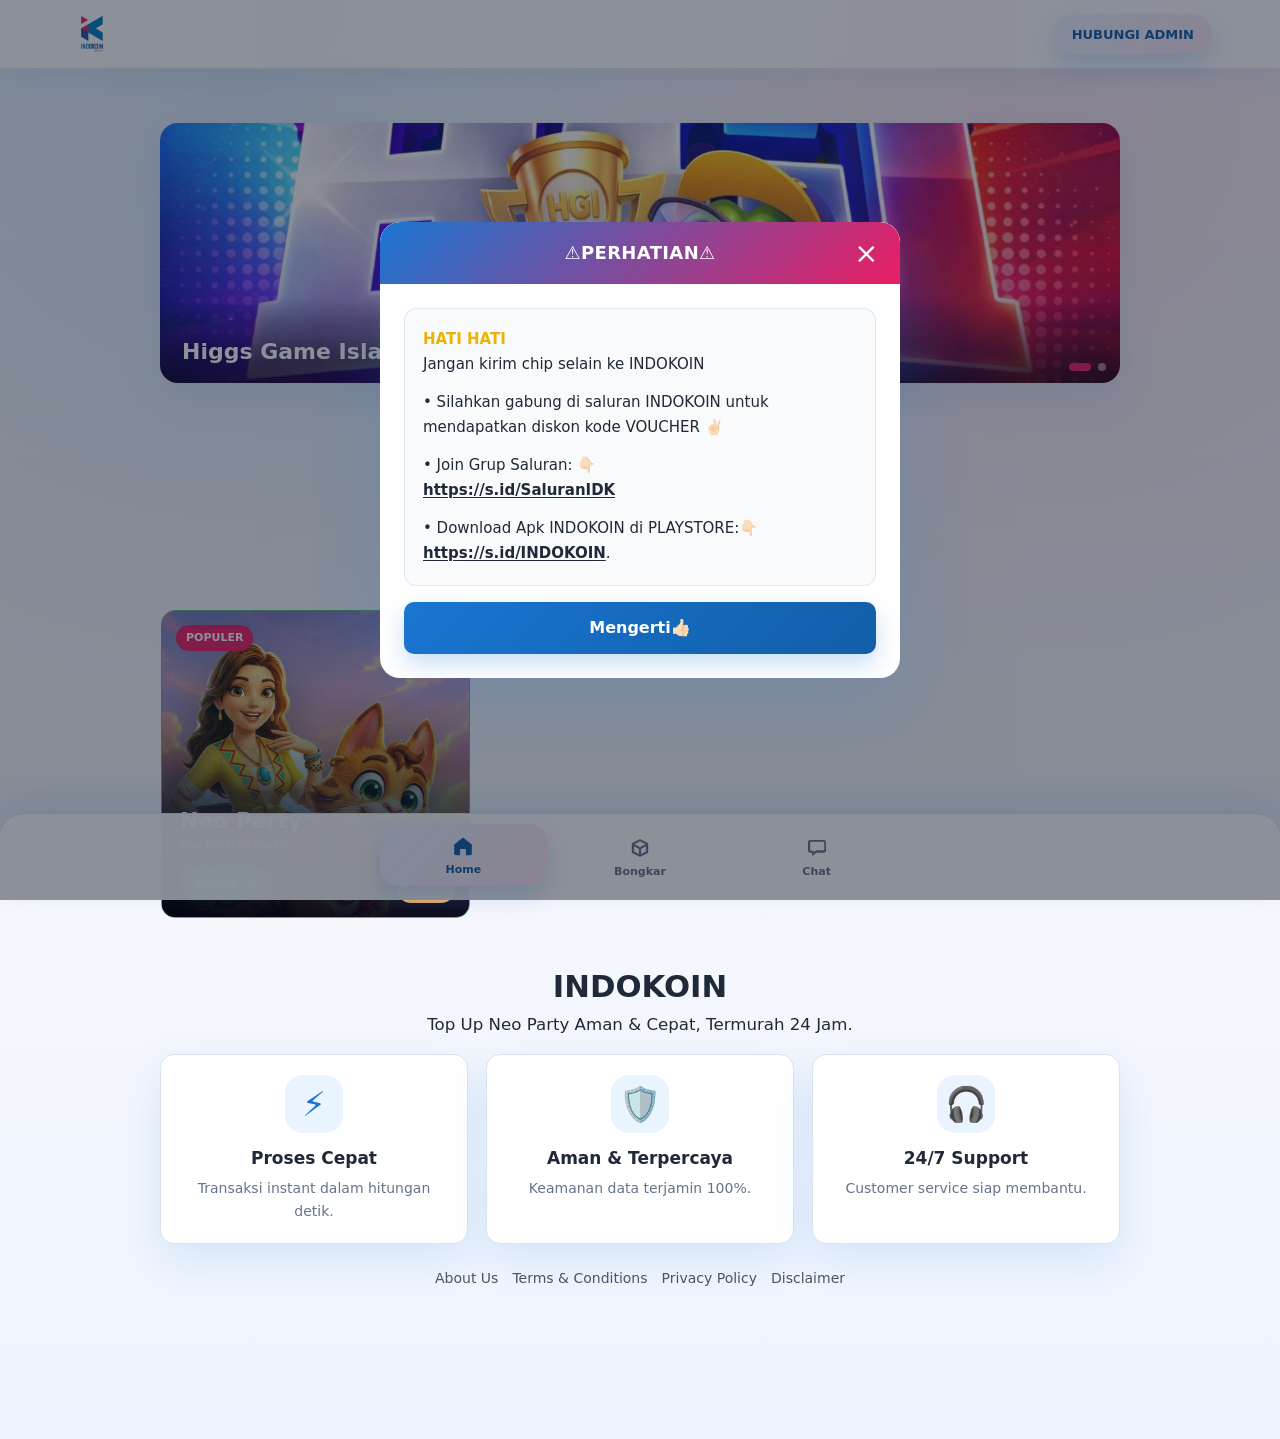
==== index.html @ 3cb7a629 "Add files via upload" ====
<!DOCTYPE html>
<html lang="id-ID" style="background: radial-gradient(circle at 18% 0%, rgba(25, 118, 210, 0.12), transparent 36%), radial-gradient(circle at 82% 4%, rgba(233, 30, 99, 0.10), transparent 34%), linear-gradient(180deg, #FAFCFF 0%, #F5F7FB 58%, #EEF4FF 100%); margin: 0; padding: 0; height: 100%;">

<head>
  <meta charset="utf-8">
  <title>
    Top Up ROYAL DREAM Termurah &amp; Cepat | INDOKOIN
  </title>
  <meta name="viewport" content="width=device-width,initial-scale=1">
  <meta name="apple-mobile-web-app-capable" content="yes">
  <meta http-equiv="content-language" content="id-ID">
  <meta name="description" content="Top Up Royal Dream Murah &amp; Terpercaya. ON 24 jam, Proses instan dalam hitungan detik. Melayani Top Up &amp; Bongkar chip Royal Dream &amp; Royal Domino dengan harga terbaik, transaksi aman, metode pembayaran lengkap, proses mudah, dan pelayanan customer service responsif setiap hari.">
  
  <link rel="canonical" href="https://indokoinstore.online/">
  
  <meta property="og:type" content="website">
  <meta property="og:url" content="https://indokoinstore.online/">
  <meta property="og:site_name" content="INDOKOIN">
  <meta property="og:title" content="Top Up ROYAL DREAM Termurah &amp; Cepat | INDOKOIN">
  <meta property="og:description" content="Top Up Royal Dream Murah &amp; Terpercaya. Proses otomatis 24 jam, cepat masuk hanya dalam hitungan detik. Melayani isi chip dan bongkar chip Royal Dream &amp; Royal Domino dengan harga terbaik, transaksi aman, metode pembayaran lengkap, proses mudah, dan pelayanan customer service responsif setiap hari">
  <meta property="og:image" content="https://indokoinstore.online/-/public-assets/images/optimized/theme/65/c2/65c298ae242c9c90494ec9c6bac8efb3ee10f727535cfc25efa0c9acaa23a12e.webp">
  <meta property="og:image:width" content="1600">
  <meta property="og:image:height" content="1600">
  <meta property="og:image:alt" content="INDOKOIN">
  <meta name="twitter:card" content="summary_large_image">
  <meta name="twitter:url" content="https://indokoinstore.online/">
  <meta name="twitter:title" content="Top Up ROYAL DREAM Termurah &amp; Cepat | INDOKOIN">
  <meta name="twitter:description" content="Top Up Royal Dream Murah &amp; Terpercaya. Proses otomatis 24 jam, cepat masuk hanya dalam hitungan detik. Melayani isi chip dan bongkar chip Royal Dream &amp; Royal Domino dengan harga terbaik, transaksi aman, metode pembayaran lengkap, proses mudah, dan pelayanan customer service responsif setiap hari">
  <meta name="twitter:image" content="https://indokoinstore.online/-/public-assets/images/optimized/theme/65/c2/65c298ae242c9c90494ec9c6bac8efb3ee10f727535cfc25efa0c9acaa23a12e.webp">
  <meta name="twitter:image:alt" content="INDOKOIN">
  <meta name="csrf-param" content="authenticity_token" />
<meta name="csrf-token" content="jvEUveTzGFooWBQvBjlKFWuGbj-i0ccHbTg2YPgiKZANd7de0fkU339VVot4uD1k8-Y_Q2pX9bMs06YlJKF8hA" />
  
  <link rel="icon" type="image/x-icon" href="https://indokoinstore.online/-/public-assets/images/optimized/theme/65/c2/65c298ae242c9c90494ec9c6bac8efb3ee10f727535cfc25efa0c9acaa23a12e.webp" />
  <link rel="apple-touch-icon" href="https://indokoinstore.online/-/public-assets/images/optimized/theme/65/c2/65c298ae242c9c90494ec9c6bac8efb3ee10f727535cfc25efa0c9acaa23a12e.webp">
  <link rel="preload" as="image" href="https://indokoinstore.online/-/public-assets/images/optimized/theme/65/c2/65c298ae242c9c90494ec9c6bac8efb3ee10f727535cfc25efa0c9acaa23a12e.webp" fetchpriority="high">
    <script type="application/ld+json">{"@context":"https://schema.org","@graph":[{"@type":"Organization","@id":"https://indokoinstore.online/#organization","name":"INDOKOIN","url":"https://indokoinstore.online/","description":"Top Up Royal Dream Murah \u0026 Terpercaya. ON 24 jam, Proses instan dalam hitungan detik. Melayani Top Up \u0026 Bongkar chip Royal Dream \u0026 Royal Domino dengan harga terbaik, transaksi aman, metode pembayaran lengkap, proses mudah, dan pelayanan customer service responsif setiap hari.","logo":"https://indokoinstore.online/-/public-assets/images/optimized/theme/65/c2/65c298ae242c9c90494ec9c6bac8efb3ee10f727535cfc25efa0c9acaa23a12e.webp"},{"@type":"WebSite","@id":"https://indokoinstore.online/#website","url":"https://indokoinstore.online/","name":"INDOKOIN","description":"Top Up Royal Dream Murah \u0026 Terpercaya. ON 24 jam, Proses instan dalam hitungan detik. Melayani Top Up \u0026 Bongkar chip Royal Dream \u0026 Royal Domino dengan harga terbaik, transaksi aman, metode pembayaran lengkap, proses mudah, dan pelayanan customer service responsif setiap hari.","inLanguage":"id-ID","publisher":{"@id":"https://indokoinstore.online/#organization"}},{"@type":"WebPage","@id":"https://indokoinstore.online/#webpage","url":"https://indokoinstore.online/","name":"Top Up ROYAL DREAM Termurah \u0026 Cepat | INDOKOIN","description":"Top Up Royal Dream Murah \u0026 Terpercaya. ON 24 jam, Proses instan dalam hitungan detik. Melayani Top Up \u0026 Bongkar chip Royal Dream \u0026 Royal Domino dengan harga terbaik, transaksi aman, metode pembayaran lengkap, proses mudah, dan pelayanan customer service responsif setiap hari.","inLanguage":"id-ID","isPartOf":{"@id":"https://indokoinstore.online/#website"},"about":{"@id":"https://indokoinstore.online/#organization"},"primaryImageOfPage":{"@type":"ImageObject","url":"https://indokoinstore.online/-/public-assets/images/optimized/theme/65/c2/65c298ae242c9c90494ec9c6bac8efb3ee10f727535cfc25efa0c9acaa23a12e.webp","width":1600,"height":1600}}]}</script>

  <link rel="stylesheet" href="/assets/application-cbeb7f3f83a55580ef9bb7dace6778a94e6eaa06ce1c9dfbe8b8f1613355d859.css" data-turbo-track="reload" />
  <script data-public-page-request-bootstrap>
  (function () {
    if (typeof window.publicPageJsonRequest === 'function') return;

    // Inline page handlers can run before the deferred runtime has loaded.
    // The runtime replaces this bridge with the full retry/CSRF-aware helper.
    function requestWhenReady(input, init, options) {
      var deadline = Date.now() + 10000;
      var signal = init && init.signal;

      return new Promise(function (resolve, reject) {
        function checkRuntime() {
          if (signal && signal.aborted) {
            var abortError = new Error('Permintaan dibatalkan.');
            abortError.name = 'AbortError';
            reject(abortError);
            return;
          }

          // Never replay a timed-out purchase when the bundle arrives later.
          if (Date.now() >= deadline) {
            var error = new Error('Halaman belum siap. Silakan muat ulang halaman lalu coba lagi.');
            error.publicErrorCode = 'PUBLIC_RUNTIME_UNAVAILABLE';
            reject(error);
            return;
          }

          var request = window.publicPageJsonRequest;
          if (typeof request === 'function' && request !== requestWhenReady) {
            // Keep synchronous helper failures in the caller's promise chain.
            resolve(Promise.resolve().then(function () {
              return request(input, init, options);
            }));
            return;
          }

          window.setTimeout(checkRuntime, 50);
        }

        checkRuntime();
      });
    }

    window.publicPageJsonRequest = requestWhenReady;
  })();
</script>

  <script src="/assets/public_frontpage-4fb3a47194b42636d59aa3e9c0e1cf793626b48c4ab5183a1cde285b65443025.js" data-turbolinks-track="reload" defer="defer"></script>

  <style>
    html, body {
      background: radial-gradient(circle at 18% 0%, rgba(25, 118, 210, 0.12), transparent 36%), radial-gradient(circle at 82% 4%, rgba(233, 30, 99, 0.10), transparent 34%), linear-gradient(180deg, #FAFCFF 0%, #F5F7FB 58%, #EEF4FF 100%) !important;
      margin: 0 !important;
      padding: 0 !important;
      min-height: 100vh !important;
    }

    body {
      background-attachment: fixed !important;
    }

    .container {
      background: transparent !important;
      padding: 0 !important;
    }

    .public-layout-container--full {
      width: 100% !important;
      max-width: none !important;
      min-height: 100vh !important;
    }
  </style>
</head>

<body style="background: radial-gradient(circle at 18% 0%, rgba(25, 118, 210, 0.12), transparent 36%), radial-gradient(circle at 82% 4%, rgba(233, 30, 99, 0.10), transparent 34%), linear-gradient(180deg, #FAFCFF 0%, #F5F7FB 58%, #EEF4FF 100%); margin: 0; padding: 0; min-height: 100vh; background-attachment: fixed;" data-analytics-merchant-id="6" data-analytics-hub-merchant-id="6" data-analytics-channel="google_tag" data-analytics-endpoint="/-/website-events">

<style>
  .domain-hub-navbar,
  .domain-hub-bottom-nav {
    display: none;
  }

    :root {
      --domain-hub-bottom-nav-spacer: calc(104px + env(safe-area-inset-bottom));
    }

    .landing-type-two-shell {
      padding-bottom: calc(var(--type-two-shell-padding-bottom) + var(--domain-hub-bottom-nav-spacer)) !important;
    }

    .domain-hub-shell,
    .type-two-bongkar-shell,
    .transaction-shell,
    .payment-shell,
    .bongkar-request-shell {
      padding-bottom: calc(var(--domain-hub-shell-padding-bottom, 2rem) + var(--domain-hub-bottom-nav-spacer)) !important;
    }

    .domain-hub-bottom-nav {
      position: fixed;
      right: 0;
      bottom: 0;
      left: 0;
      z-index: 95;
      display: block;
      padding: 12px 18px calc(12px + env(safe-area-inset-bottom));
      background: rgba(255, 255, 255, 0.96);
      border-top: 1px solid #D9E2F2;
      border-radius: 24px 24px 0 0;
      box-shadow: 0 -12px 34px rgba(25, 118, 210, 0.12);
    }

    .domain-hub-bottom-nav__inner {
      display: grid;
      grid-template-columns: repeat(3, minmax(0, 1fr));
      gap: 10px;
      width: min(100%, 520px);
      margin: 0 auto;
    }

    .domain-hub-bottom-nav__link {
      display: inline-flex;
      flex-direction: column;
      min-width: 0;
      min-height: 62px;
      align-items: center;
      justify-content: center;
      gap: 5.0px;
      padding: 8px 10px;
      border-radius: 18px;
      color: #64748B;
      font-size: 11px;
      font-weight: 900;
      line-height: 1.15;
      text-align: center;
      text-decoration: none;
      border: 0;
      background: transparent;
      cursor: pointer;
      font-family: inherit;
    }

    .domain-hub-bottom-nav__icon {
      display: inline-flex;
      width: 25px;
      height: 25px;
      align-items: center;
      justify-content: center;
    }

    .domain-hub-bottom-nav__icon svg {
      display: block;
      width: 24px;
      height: 24px;
      fill: currentColor;
    }

    .domain-hub-bottom-nav__label {
      display: block;
      max-width: 100%;
      overflow: hidden;
      text-overflow: ellipsis;
      white-space: nowrap;
    }

    .domain-hub-bottom-nav__link.is-active {
      background: linear-gradient(135deg, #EAF4FF 0%, #FCE7F3 100%);
      color: #125EA8;
      box-shadow: 0 10px 22px rgba(25, 118, 210, 0.18);
      transform: translateY(-2px);
    }

    .domain-hub-bottom-nav__link:hover,
    .domain-hub-bottom-nav__link:focus {
      color: #125EA8;
      background: linear-gradient(135deg, #EAF4FF 0%, #FCE7F3 100%);
    }

    .domain-hub-bottom-nav__link.is-disabled,
    .domain-hub-bottom-nav__link.is-disabled:hover,
    .domain-hub-bottom-nav__link.is-disabled:focus {
      color: #64748B;
      background: transparent;
      box-shadow: none;
      cursor: not-allowed;
      opacity: 0.48;
      transform: none;
    }

    .domain-hub-chat-modal {
      position: fixed;
      inset: 0;
      z-index: 160;
      display: none;
      align-items: center;
      justify-content: center;
      padding: 18px;
      box-sizing: border-box;
    }

    .domain-hub-chat-modal.is-open {
      display: flex;
    }

    .domain-hub-chat-modal__backdrop {
      position: absolute;
      inset: 0;
      background: rgba(15, 23, 42, 0.48);
      backdrop-filter: blur(8px);
    }

    .domain-hub-chat-modal__dialog {
      position: relative;
      width: min(100%, 560px);
      max-height: calc(100dvh - 36px);
      overflow: hidden;
      border: 1px solid #D9E2F2;
      border-radius: 24px;
      background: #FFFFFF;
      box-shadow: 0 28px 80px rgba(25, 118, 210, 0.18);
      color: #1F2937;
    }

    .domain-hub-chat-modal__header {
      display: flex;
      align-items: center;
      justify-content: space-between;
      gap: 16px;
      padding: 22px 24px;
      background: linear-gradient(135deg, #1976D2, #E91E63);
      color: #FFFFFF;
    }

    .domain-hub-chat-modal__title {
      margin: 0;
      font-size: 22px;
      font-weight: 900;
      line-height: 1.1;
    }

    .domain-hub-chat-modal__status {
      display: inline-flex;
      align-items: center;
      gap: 8px;
      margin-top: 8px;
      font-size: 14px;
      font-weight: 800;
      opacity: 0.92;
    }

    .domain-hub-chat-modal__status::before {
      content: "";
      width: 10px;
      height: 10px;
      border-radius: 999px;
      background: #22c55e;
      box-shadow: 0 0 0 6px rgba(34, 197, 94, 0.18);
    }

    .domain-hub-chat-modal__close {
      flex: 0 0 auto;
      display: inline-flex;
      width: 48px;
      height: 48px;
      align-items: center;
      justify-content: center;
      border: 1px solid rgba(255, 255, 255, 0.24);
      border-radius: 999px;
      background: rgba(0, 0, 0, 0.18);
      color: inherit;
      cursor: pointer;
      font-size: 30px;
      line-height: 1;
    }

    .domain-hub-chat-modal__body {
      max-height: calc(100dvh - 170px);
      overflow: auto;
      padding: 24px 24px;
    }

    .domain-hub-chat-modal__heading {
      margin: 0 0 10px;
      color: #1F2937;
      font-size: 21px;
      font-weight: 900;
      line-height: 1.2;
    }

    .domain-hub-chat-modal__description {
      margin: 0 0 18px;
      color: #1F2937;
      font-size: 15px;
      line-height: 1.55;
      opacity: 0.78;
    }

    .domain-hub-chat-modal__list {
      display: grid;
      gap: 12px;
    }

    .domain-hub-chat-modal__contact {
      display: grid;
      grid-template-columns: auto minmax(0, 1fr) auto;
      align-items: center;
      gap: 14px;
      min-height: 76px;
      padding: 14px 16px;
      border: 1px solid var(--domain-hub-chat-contact-border, #D9E2F2);
      border-radius: 18px;
      background: var(--domain-hub-chat-contact-bg, #F8FAFC);
      box-shadow: var(--domain-hub-chat-contact-shadow, 0 10px 24px rgba(25, 118, 210, 0.10));
      color: var(--domain-hub-chat-contact-text, #1F2937);
      text-decoration: none;
    }

    .domain-hub-chat-modal__contact:hover,
    .domain-hub-chat-modal__contact:focus {
      color: var(--domain-hub-chat-contact-text, #1F2937);
      transform: translateY(-1px);
    }

    .domain-hub-chat-modal__icon {
      display: inline-flex;
      width: 46px;
      height: 46px;
      align-items: center;
      justify-content: center;
      overflow: hidden;
      border-radius: 14px;
      background: #EAF4FF;
      color: #1976D2;
      font-size: 22px;
    }

    .domain-hub-chat-modal__image {
      width: 100%;
      height: 100%;
      object-fit: cover;
    }

    .domain-hub-chat-modal__label {
      display: block;
      overflow: hidden;
      text-overflow: ellipsis;
      color: inherit;
      font-size: 17px;
      font-weight: 900;
      line-height: 1.2;
      white-space: nowrap;
    }

    .domain-hub-chat-modal__provider {
      display: block;
      margin-top: 4px;
      color: inherit;
      font-size: 14px;
      font-weight: 700;
      line-height: 1.2;
      opacity: 0.68;
    }

    .domain-hub-chat-modal__badge {
      display: inline-flex;
      min-height: 34px;
      align-items: center;
      justify-content: center;
      padding: 0 16px;
      border: 1px solid color-mix(in srgb, currentColor 18%, transparent);
      border-radius: 999px;
      background: rgba(22, 163, 74, 0.12);
      color: #166534;
      font-size: 13px;
      font-weight: 900;
      white-space: nowrap;
    }

  @media (min-width: 701px) {
    .domain-hub-navbar {
      display: block;
      width: 100%;
      z-index: 90;
      background: rgba(255, 255, 255, 0.94);
      border-bottom: 1px solid rgba(148, 163, 184, 0.24);
      box-shadow: 0 10px 28px rgba(25, 118, 210, 0.10);
      color: #1976D2;
    }

    .domain-hub-navbar--sticky {
      position: sticky;
      top: 0;
    }

    .domain-hub-navbar--fixed {
      position: fixed;
      top: 0;
      left: 0;
      right: 0;
    }

    .domain-hub-navbar__inner {
      display: flex;
      width: min(100%, 1180px);
      margin: 0 auto;
      padding: 10px 18px;
      align-items: center;
      justify-content: space-between;
      gap: 18px;
      box-sizing: border-box;
      border-radius: 0 0 0px 0px;
    }

    .domain-hub-navbar__brand,
    .domain-hub-navbar__home,
    .domain-hub-navbar__chat,
    .domain-hub-navbar__contact {
      display: inline-flex;
      align-items: center;
      color: inherit;
      text-decoration: none;
    }

    .domain-hub-navbar__brand {
      min-width: 0;
      overflow: hidden;
      gap: 12px;
      line-height: 1.1;
    }

    .domain-hub-navbar__logo {
      display: block;
      max-width: 220px;
      max-height: 48px;
      object-fit: contain;
    }

    .domain-hub-navbar__brand-copy {
      display: flex;
      min-width: 0;
      max-width: 100%;
      flex-direction: column;
      justify-content: center;
      overflow: hidden;
    }

    .domain-hub-navbar__brand-text,
    .domain-hub-navbar__brand-tagline {
      display: block;
      overflow: hidden;
      text-overflow: ellipsis;
      white-space: nowrap;
    }

    .domain-hub-navbar__brand-text {
      font-size: 17px;
      font-weight: 900;
      line-height: 1.08;
    }

    .domain-hub-navbar__brand-tagline {
      margin-top: 2px;
      font-size: 12px;
      font-weight: 600;
      line-height: 1.15;
      opacity: 0.82;
    }

    .domain-hub-navbar__actions {
      display: inline-flex;
      flex: 0 0 auto;
      align-items: center;
      gap: 10px;
    }

    .domain-hub-navbar__home,
    .domain-hub-navbar__chat,
    .domain-hub-navbar__contact {
      flex: 0 0 auto;
      min-height: 40px;
      padding: 0 18px;
      border: 1px solid linear-gradient(135deg, #EAF4FF 0%, #FCE7F3 100%);
      border-radius: 999px;
      background: linear-gradient(135deg, #EAF4FF 0%, #FCE7F3 100%);
      color: #125EA8;
      box-shadow: 0 10px 24px rgba(25, 118, 210, 0.18);
      font-size: 13px;
      font-weight: 900;
      line-height: 1;
      text-transform: uppercase;
      cursor: pointer;
      font-family: inherit;
    }

    .domain-hub-navbar__brand:hover,
    .domain-hub-navbar__brand:focus,
    .domain-hub-navbar__home:hover,
    .domain-hub-navbar__home:focus,
    .domain-hub-navbar__chat:hover,
    .domain-hub-navbar__chat:focus,
    .domain-hub-navbar__contact:hover,
    .domain-hub-navbar__contact:focus {
      color: inherit;
      opacity: 0.9;
    }
  }

  @media (max-width: 700px) {
    .domain-hub-navbar {
      display: block;
      width: 100%;
      z-index: 90;
      background: rgba(255, 255, 255, 0.94);
      border-bottom: 1px solid rgba(148, 163, 184, 0.24);
      box-shadow: 0 10px 28px rgba(25, 118, 210, 0.10);
      color: #1976D2;
    }

    .domain-hub-navbar--sticky {
      position: sticky;
      top: 0;
    }

    .domain-hub-navbar--fixed {
      position: fixed;
      top: 0;
      left: 0;
      right: 0;
    }

    .domain-hub-navbar__inner {
      display: flex;
      width: 100%;
      padding: 10px 18px;
      align-items: center;
      justify-content: space-between;
      gap: 12px;
      box-sizing: border-box;
      border-radius: 0 0 0px 0px;
    }

    .domain-hub-navbar__brand,
    .domain-hub-navbar__home,
    .domain-hub-navbar__chat,
    .domain-hub-navbar__contact {
      display: inline-flex;
      align-items: center;
      color: inherit;
      text-decoration: none;
    }

    .domain-hub-navbar__brand {
      min-width: 0;
      overflow: hidden;
      gap: 10px;
      line-height: 1.1;
    }

    .domain-hub-navbar__logo {
      display: block;
      max-width: min(180px, 48vw);
      max-height: 40px;
      object-fit: contain;
    }

    .domain-hub-navbar__brand-copy {
      display: flex;
      min-width: 0;
      max-width: 100%;
      flex-direction: column;
      justify-content: center;
      overflow: hidden;
    }

    .domain-hub-navbar__brand-text,
    .domain-hub-navbar__brand-tagline {
      display: block;
      overflow: hidden;
      text-overflow: ellipsis;
      white-space: nowrap;
    }

    .domain-hub-navbar__brand-text {
      font-size: 15px;
      font-weight: 900;
      line-height: 1.08;
    }

    .domain-hub-navbar__brand-tagline {
      margin-top: 2px;
      font-size: 11px;
      font-weight: 600;
      line-height: 1.15;
      opacity: 0.82;
    }

    .domain-hub-navbar__actions {
      display: inline-flex;
      flex: 0 0 auto;
      align-items: center;
      gap: 8px;
    }

    .domain-hub-navbar__home,
    .domain-hub-navbar__chat,
    .domain-hub-navbar__contact {
      flex: 0 0 auto;
      min-height: 34px;
      padding: 0 14px;
      border: 1px solid linear-gradient(135deg, #EAF4FF 0%, #FCE7F3 100%);
      border-radius: 999px;
      background: linear-gradient(135deg, #EAF4FF 0%, #FCE7F3 100%);
      color: #125EA8;
      box-shadow: 0 10px 24px rgba(25, 118, 210, 0.18);
      font-size: 12px;
      font-weight: 900;
      line-height: 1;
      text-transform: uppercase;
      cursor: pointer;
      font-family: inherit;
    }

    .domain-hub-navbar__brand:hover,
    .domain-hub-navbar__brand:focus,
    .domain-hub-navbar__home:hover,
    .domain-hub-navbar__home:focus,
    .domain-hub-navbar__chat:hover,
    .domain-hub-navbar__chat:focus,
    .domain-hub-navbar__contact:hover,
    .domain-hub-navbar__contact:focus {
      color: inherit;
      opacity: 0.9;
    }

    .landing-type-two-hub-return,
    .type-two-bongkar-hub-return {
      display: none !important;
    }

      .domain-hub-bottom-nav {
        padding: 10px 14px calc(10px + env(safe-area-inset-bottom));
        border-radius: 22px 22px 0 0;
      }

      .domain-hub-bottom-nav__inner {
        gap: 8px;
        width: min(100%, 460px);
      }

      .domain-hub-bottom-nav__link {
        min-height: 56px;
        gap: 4.0px;
        padding: 6px 8px;
        border-radius: 16px;
        font-size: 10px;
      }

      .domain-hub-bottom-nav__icon {
        width: 23px;
        height: 23px;
      }

      .domain-hub-bottom-nav__icon svg {
        width: 22px;
        height: 22px;
      }

      .domain-hub-chat-modal {
        align-items: flex-end;
        padding: 14px 12px calc(14px + env(safe-area-inset-bottom));
      }

      .domain-hub-chat-modal__dialog {
        width: min(100%, 540px);
      }

      .domain-hub-chat-modal__header {
        padding: 18px 20px;
      }

      .domain-hub-chat-modal__title {
        font-size: 20px;
      }

      .domain-hub-chat-modal__body {
        max-height: calc(100dvh - 150px);
        padding: 20px 20px;
      }

      .domain-hub-chat-modal__contact {
        grid-template-columns: auto minmax(0, 1fr);
      }

      .domain-hub-chat-modal__badge {
        grid-column: 2;
        justify-self: start;
        min-height: 30px;
        padding: 0 12px;
      }
  }

  .domain-hub-navbar__contact {
    border-color: linear-gradient(135deg, #EAF4FF 0%, #FCE7F3 100%);
    border-radius: 999px;
    background: linear-gradient(135deg, #EAF4FF 0%, #FCE7F3 100%);
    color: #125EA8;
    box-shadow: 0 10px 24px rgba(25, 118, 210, 0.18);
  }

  .domain-hub-navbar__contact:hover,
  .domain-hub-navbar__contact:focus {
    border-color: linear-gradient(135deg, #EAF4FF 0%, #FCE7F3 100%);
    background: linear-gradient(135deg, #EAF4FF 0%, #FCE7F3 100%);
    color: #125EA8;
    box-shadow: 0 10px 24px rgba(25, 118, 210, 0.18);
    opacity: 1;
  }
</style>

<nav class="domain-hub-navbar domain-hub-navbar--sticky" data-domain-hub-navbar>
  <div class="domain-hub-navbar__inner">
    <a class="domain-hub-navbar__brand" href="/">
        <img src="/-/public-assets/images/optimized/contact/65/9c/659c682a80f5670868003df5416532d0f1f6eaadc7a9c22c7ae57467d29c03d0.webp" alt="INDOKOIN" class="domain-hub-navbar__logo">
</a>      <div class="domain-hub-navbar__actions">
          <a class="domain-hub-navbar__contact" target="_blank" rel="noopener noreferrer" href="https://linkchat.id/CS_INDOKOIN">Hubungi Admin</a>
      </div>
  </div>
</nav>

  <nav class="domain-hub-bottom-nav" aria-label="Navigasi hub mobile" data-domain-hub-bottom-nav>
    <div class="domain-hub-bottom-nav__inner">
          <a class="domain-hub-bottom-nav__link is-active" href="/">
              <span class="domain-hub-bottom-nav__icon"><svg viewBox="0 0 24 24" aria-hidden="true"><path d="M3.2 10.6 12 3.4l8.8 7.2v9.2a1.4 1.4 0 0 1-1.4 1.4h-4.5v-6.3H9.1v6.3H4.6a1.4 1.4 0 0 1-1.4-1.4v-9.2Z"></path></svg></span>
            <span class="domain-hub-bottom-nav__label">Home</span>
</a>                    <a class="domain-hub-bottom-nav__link" href="/bongkar">
              <span class="domain-hub-bottom-nav__icon"><svg viewBox="0 0 24 24" aria-hidden="true"><path d="M12 2.9 3.8 7.3v9.4L12 21.1l8.2-4.4V7.3L12 2.9Zm0 2.4 5.5 3-5.5 3-5.5-3 5.5-3Zm-5.9 5 4.8 2.6v5.1l-4.8-2.6v-5.1Zm7 7.7v-5.1l4.8-2.6v5.1L13.1 18Z"></path></svg></span>
            <span class="domain-hub-bottom-nav__label">Bongkar</span>
</a>          <button type="button" class="domain-hub-bottom-nav__link" data-domain-hub-chat-open>
              <span class="domain-hub-bottom-nav__icon"><svg viewBox="0 0 24 24" aria-hidden="true"><path d="M5.2 4.1h13.6A2.2 2.2 0 0 1 21 6.3v8.2a2.2 2.2 0 0 1-2.2 2.2h-7.1l-4.6 3.2v-3.2H5.2A2.2 2.2 0 0 1 3 14.5V6.3a2.2 2.2 0 0 1 2.2-2.2Zm0 2v8.2c0 .3.2.5.5.5h3.1v1.5l2.9-2h7.1c.3 0 .5-.2.5-.5V6.3c0-.3-.2-.5-.5-.5H5.7c-.3 0-.5.2-.5.5Z"></path></svg></span>
            <span class="domain-hub-bottom-nav__label">Chat</span>
          </button>
    </div>
  </nav>

  <div class="domain-hub-chat-modal" data-domain-hub-chat-modal aria-hidden="true">
    <div class="domain-hub-chat-modal__backdrop" data-domain-hub-chat-close></div>
    <div class="domain-hub-chat-modal__dialog" role="dialog" aria-modal="true" aria-labelledby="domain-hub-chat-modal-title">
      <div class="domain-hub-chat-modal__header">
        <div>
          <h2 class="domain-hub-chat-modal__title" id="domain-hub-chat-modal-title">Live Support</h2>
          <div class="domain-hub-chat-modal__status">Online</div>
        </div>
        <button type="button" class="domain-hub-chat-modal__close" data-domain-hub-chat-close aria-label="Tutup modal kontak">&times;</button>
      </div>
      <div class="domain-hub-chat-modal__body">
        <h3 class="domain-hub-chat-modal__heading">Pilih bantuan</h3>
        <p class="domain-hub-chat-modal__description">Pilih kontak admin yang tersedia untuk bantuan transaksi.</p>
        <div class="domain-hub-chat-modal__list">
            <a class="domain-hub-chat-modal__contact" style="--domain-hub-chat-contact-bg: #1976D2; --domain-hub-chat-contact-border: transparent; --domain-hub-chat-contact-text: #FFFFFF; --domain-hub-chat-contact-shadow: 0 16px 34px rgba(25, 118, 210, 0.20);" target="_blank" rel="noopener noreferrer" href="https://whatsapp.com/channel/0029Vb7kJdu6LwHjXxb9mJ2y">
              <span class="domain-hub-chat-modal__icon">
                  <i class="bi bi-whatsapp"></i>
              </span>
              <span class="domain-hub-chat-modal__copy">
                <span class="domain-hub-chat-modal__label">Saluran INDOKOIN</span>
                <span class="domain-hub-chat-modal__provider">Kontak</span>
              </span>
              <span class="domain-hub-chat-modal__badge">Online</span>
</a>            <a class="domain-hub-chat-modal__contact" style="--domain-hub-chat-contact-bg: #1976D2; --domain-hub-chat-contact-border: transparent; --domain-hub-chat-contact-text: #FFFFFF; --domain-hub-chat-contact-shadow: 0 16px 34px rgba(25, 118, 210, 0.20);" target="_blank" rel="noopener noreferrer" href="https://linkchat.id/CS_INDOKOIN">
              <span class="domain-hub-chat-modal__icon">
                  <i class="bi bi-link-45deg"></i>
              </span>
              <span class="domain-hub-chat-modal__copy">
                <span class="domain-hub-chat-modal__label">Admin Komplain (CS)</span>
                <span class="domain-hub-chat-modal__provider">Kontak</span>
              </span>
              <span class="domain-hub-chat-modal__badge">Online</span>
</a>        </div>
      </div>
    </div>
  </div>

  <script>
    (function() {
      const modal = document.querySelector("[data-domain-hub-chat-modal]");
      if (!modal || modal.dataset.domainHubChatReady === "1") return;
      modal.dataset.domainHubChatReady = "1";

      const openButtons = document.querySelectorAll("[data-domain-hub-chat-open]");
      const closeButtons = modal.querySelectorAll("[data-domain-hub-chat-close]");

      const openModal = () => {
        modal.classList.add("is-open");
        modal.setAttribute("aria-hidden", "false");
        openButtons.forEach((button) => button.classList.add("is-active"));
      };

      const closeModal = () => {
        modal.classList.remove("is-open");
        modal.setAttribute("aria-hidden", "true");
        openButtons.forEach((button) => button.classList.remove("is-active"));
      };

      openButtons.forEach((button) => {
        button.addEventListener("click", (event) => {
          event.preventDefault();
          openModal();
        });
      });

      closeButtons.forEach((button) => {
        button.addEventListener("click", closeModal);
      });

      document.addEventListener("keydown", (event) => {
        if (event.key === "Escape" && modal.classList.contains("is-open")) {
          closeModal();
        }
      });
    })();
  </script>

  <div class="container public-layout-container public-layout-container--full">
    <script type="application/json" data-website-analytics-event="true">{"flow":"hub","event_name":"view_homepage","merchant_id":6,"hub_merchant_id":6}</script>

<style>
  .domain-hub-shell {
    position: relative;
    width: 100%;
    max-width: 100%;
    min-height: 100vh;
    margin-left: 0;
    margin-right: 0;
    --domain-hub-shell-padding-bottom: 46px;
    padding: 54px 18px 46px;
    padding-bottom: calc(var(--domain-hub-shell-padding-bottom) + env(safe-area-inset-bottom));
    box-sizing: border-box;
    background: radial-gradient(circle at 18% 0%, rgba(25, 118, 210, 0.12), transparent 36%), radial-gradient(circle at 82% 4%, rgba(233, 30, 99, 0.10), transparent 34%), linear-gradient(180deg, #FAFCFF 0%, #F5F7FB 58%, #EEF4FF 100%);
    color: #1F2937;
    overflow: hidden;
  }

  .domain-hub-shell--feature {
    background: radial-gradient(circle at 18% 0%, rgba(25, 118, 210, 0.12), transparent 36%), radial-gradient(circle at 82% 4%, rgba(233, 30, 99, 0.10), transparent 34%), linear-gradient(180deg, #FAFCFF 0%, #F5F7FB 58%, #EEF4FF 100%);
    color: #1F2937;
  }

  .domain-hub {
    display: flex;
    flex-direction: column;
    width: min(100%, 960px);
    margin: 0 auto;
  }

  .domain-hub__hero {
    display: grid;
    gap: 12px;
    margin-bottom: 24px;
    text-align: center;
  }

  .domain-hub__hero-logo-wrap {
    display: inline-flex;
    width: fit-content;
    max-width: min(100%, 320px);
    margin: 0 auto 8px;
    align-items: center;
    justify-content: center;
    padding: 0px;
    border-radius: 16px;
    background: #FFFFFF;
    overflow: hidden;
  }

  .domain-hub__hero-logo {
    display: block;
    max-width: 100%;
    max-height: 150px;
    object-fit: contain;
  }

  .domain-hub__eyebrow {
    color: #1976D2;
    font-size: 13px;
    font-weight: 800;
    letter-spacing: 0;
    text-transform: uppercase;
  }

  .domain-hub__title {
    margin: 0 auto;
    max-width: 920px;
    color: #1F2937;
    font-size: 42px;
    line-height: 1.08;
    font-weight: 900;
  }

  .domain-hub__subtitle,
  .domain-hub__section-subtitle {
    margin: 0 auto;
    max-width: 720px;
    color: #1F2937;
    opacity: 0.84;
    font-size: 14px;
    line-height: 1.6;
  }

    .domain-hub__section {
      margin-top: 24px;
    }

    .domain-hub__banner {
      position: relative;
      width: 100%;
      margin: 0 auto 24px;
      overflow: hidden;
      border-radius: 18px;
      box-shadow: 0 16px 40px rgba(25, 118, 210, 0.12);
      touch-action: pan-y;
      user-select: none;
    }

    .domain-hub__banner-track {
      display: flex;
      width: 100%;
      transition: transform 0.42s ease;
      will-change: transform;
    }

    .domain-hub__banner-slide {
      position: relative;
      display: block;
      flex: 0 0 100%;
      min-width: 100%;
      max-width: 100%;
      height: 260px;
      overflow: hidden;
      color: #ffffff;
      text-decoration: none;
      background: rgba(15, 23, 42, 0.34);
    }

    .domain-hub__banner-image {
      display: block;
      width: 100%;
      max-width: 100%;
      height: 100%;
      object-fit: cover;
      object-position: center center;
    }

    .domain-hub__banner-copy {
      position: absolute;
      inset: auto 0 0;
      display: grid;
      gap: 4px;
      padding: 42px 22px 18px;
      background: linear-gradient(180deg, transparent 0%, rgba(0, 0, 0, 0.66) 100%);
    }

    .domain-hub__banner-title,
    .domain-hub__banner-subtitle {
      margin: 0;
      color: inherit;
      text-shadow: 0 2px 12px rgba(0, 0, 0, 0.32);
    }

    .domain-hub__banner-title {
      font-size: 22px;
      font-weight: 900;
      line-height: 1.2;
    }

    .domain-hub__banner-subtitle {
      max-width: 720px;
      font-size: 14px;
      font-weight: 700;
      line-height: 1.45;
      opacity: 0.9;
    }

    .domain-hub__banner-dots {
      position: absolute;
      right: 14px;
      bottom: 12px;
      display: flex;
      gap: 7px;
    }

    .domain-hub__banner-dot {
      width: 8px;
      height: 8px;
      border: 0;
      border-radius: 999px;
      padding: 0;
      background: rgba(255, 255, 255, 0.48);
      cursor: pointer;
    }

    .domain-hub__banner-dot.is-active {
      width: 22px;
      background: #E91E63;
    }

    .domain-hub__banner.is-dragging .domain-hub__banner-track {
      transition: none;
    }

    .domain-hub__banner.is-dragging,
    .domain-hub__banner.is-dragging .domain-hub__banner-slide {
      cursor: grabbing;
    }

  .domain-hub__section-head {
    margin-bottom: 18px;
    text-align: center;
  }

  .domain-hub__section--games {
    box-sizing: border-box;
  }

  .domain-hub-shell--feature .domain-hub__section--games {
    margin-top: 18px;
    padding: 18px 0px 24px;
    border: 1px solid transparent;
    border-radius: 18px;
    background: transparent;
    box-shadow: none;
  }

  .domain-hub-shell--feature .domain-hub__section--games .domain-hub__section-head {
    margin-bottom: 14px;
  }

  .domain-hub__section-title {
    margin: 0;
    color: #1F2937;
    font-size: 24px;
    line-height: 1.25;
    font-weight: 900;
  }

  .domain-hub-shell--feature .domain-hub__section-title {
    color: #1F2937;
    font-size: clamp(20px, 2.4vw, 24px);
    letter-spacing: 0;
    text-transform: uppercase;
    text-shadow: none;
  }

  .domain-hub__title-accent {
    color: #1976D2;
  }

  .domain-hub__section-subtitle {
    margin-top: 8px;
    font-size: 13px;
  }

  .domain-hub-shell--feature .domain-hub__section-subtitle {
    color: #1F2937;
    opacity: 1;
    font-size: clamp(11px, 1.3vw, 13px);
    line-height: 1.35;
  }

  .domain-hub-shell--feature .domain-hub__section--info .domain-hub__section-title {
    font-size: clamp(20px, 2.4vw, 32px);
    font-weight: 900;
  }

  .domain-hub-shell--feature .domain-hub__section--info .domain-hub__section-subtitle {
    font-size: clamp(11px, 1.3vw, 22px);
    font-weight: 500;
  }

  .domain-hub__contact {
    display: flex;
    flex-wrap: wrap;
    justify-content: center;
    gap: 12px;
    margin: 0 0 14px;
    width: 100%;
  }

  .domain-hub__section--contact:not(.domain-hub__section--contact-floating) .domain-hub__contact {
    max-width: 50%;
    margin-left: auto;
    margin-right: auto;
  }

  .domain-hub__section--contact:not(.domain-hub__section--contact-floating) .domain-hub__contact--pill-grid {
    display: flex;
    flex-wrap: wrap;
  }

  .domain-hub__contact--pill-grid .domain-hub__contact-link {
    flex: 0 0 calc(33.333333% - 8.0px);
    width: calc(33.333333% - 8.0px);
    min-width: 0;
  }

  .domain-hub__contact--pill-grid .domain-hub__contact-link--layout-full {
    flex-basis: 100%;
    width: 100%;
  }

  .domain-hub__contact--pill-grid .domain-hub__contact-label {
    overflow-wrap: anywhere;
  }

  .domain-hub__contact-link {
    display: inline-flex;
    flex: 1 1 100%;
    gap: 9px;
    box-sizing: border-box;
    min-height: 58px;
    align-items: center;
    justify-content: var(--domain-hub-contact-item-justify, center);
    padding: 0 16px;
    border: 1px solid var(--domain-hub-contact-item-border, transparent);
    border-radius: 18px;
    background: var(--domain-hub-contact-item-background, linear-gradient(135deg, #1976D2, #E91E63));
    color: var(--domain-hub-contact-item-text, #FFFFFF);
    box-shadow: var(--domain-hub-contact-item-shadow, 0 14px 30px rgba(25, 118, 210, 0.22));
    font-size: 14px;
    font-weight: 900;
    line-height: 1;
    text-align: var(--domain-hub-contact-item-text-align, center);
    text-decoration: none;
    text-transform: uppercase;
    transition: transform 0.18s ease, box-shadow 0.18s ease;
  }

  .domain-hub__contact-link--layout-full {
    flex-basis: 100%;
  }

  .domain-hub__contact-link--layout-half {
    flex-basis: calc(50% - (12px / 2));
  }

  .domain-hub__contact-link--layout-round,
  .domain-hub__contact-link--group-social {
    width: 58px;
    padding: 0;
  }

  .domain-hub__contact-link--layout-round .domain-hub__contact-label,
  .domain-hub__contact-link--group-social .domain-hub__contact-label {
    display: none;
  }

  .domain-hub__contact-link--variant-red {
    --domain-hub-contact-item-background: linear-gradient(135deg, #ef4444, #b91c1c);
    --domain-hub-contact-item-border: rgba(248, 113, 113, 0.45);
    --domain-hub-contact-item-text: #ffffff;
  }

  .domain-hub__contact-link--variant-purple {
    --domain-hub-contact-item-background: linear-gradient(135deg, #7c3aed, #4c1d95);
    --domain-hub-contact-item-border: rgba(167, 139, 250, 0.45);
    --domain-hub-contact-item-text: #ffffff;
  }

  .domain-hub__contact-link--variant-green {
    --domain-hub-contact-item-background: linear-gradient(135deg, #22c55e, #15803d);
    --domain-hub-contact-item-border: rgba(74, 222, 128, 0.45);
    --domain-hub-contact-item-text: #ffffff;
  }

  .domain-hub__contact-link--variant-white {
    --domain-hub-contact-item-background: #ffffff;
    --domain-hub-contact-item-border: rgba(148, 163, 184, 0.36);
    --domain-hub-contact-item-text: #1e293b;
  }

  .domain-hub__contact-link--variant-gold {
    --domain-hub-contact-item-background: linear-gradient(135deg, #f59e0b, #b45309);
    --domain-hub-contact-item-border: rgba(251, 191, 36, 0.5);
    --domain-hub-contact-item-text: #ffffff;
  }

  .domain-hub__contact-icon,
  .domain-hub__contact-image {
    width: var(--domain-hub-contact-item-icon-size, 28px);
    height: var(--domain-hub-contact-item-icon-size, 28px);
    flex: 0 0 auto;
  }

  .domain-hub__contact-icon {
    display: inline-flex;
    align-items: center;
    justify-content: center;
    font-size: var(--domain-hub-contact-item-icon-size, 28px);
    line-height: 1;
  }

  .domain-hub__contact-image {
    border: var(--domain-hub-contact-item-image-border-width, 0) solid var(--domain-hub-contact-item-image-border-color, transparent);
    border-radius: var(--domain-hub-contact-item-image-radius, 10px);
    object-fit: cover;
  }

  .domain-hub__contact-label {
    min-width: 0;
  }

  .domain-hub__contact-link:hover,
  .domain-hub__contact-link:focus {
    border-color: var(--domain-hub-contact-item-hover-border, var(--domain-hub-contact-item-border, transparent));
    background: var(--domain-hub-contact-item-hover-background, var(--domain-hub-contact-item-background, linear-gradient(135deg, #1976D2, #E91E63)));
    color: var(--domain-hub-contact-item-hover-text, var(--domain-hub-contact-item-text, #FFFFFF));
    transform: translateY(-1px);
    box-shadow: var(--domain-hub-contact-item-hover-shadow, 0 18px 38px rgba(25, 118, 210, 0.28));
  }

  .domain-hub__section--contact-floating {
    position: fixed;
    bottom: calc(128px + env(safe-area-inset-bottom));
    z-index: 94;
    width: min(calc(100vw - (24px * 2)), 260px);
    margin: 0;
    pointer-events: none;
  }

  .domain-hub__section--contact-floating-left {
    left: 24px;
  }

  .domain-hub__section--contact-floating-right {
    right: 24px;
  }

  .domain-hub__section--contact-floating .domain-hub__contact {
    flex-direction: column;
    align-items: stretch;
    margin: 0;
    pointer-events: auto;
    gap: 13px;
  }

  .domain-hub__section--contact-floating-left .domain-hub__contact {
    align-items: flex-start;
  }

  .domain-hub__section--contact-floating-right .domain-hub__contact {
    align-items: flex-end;
  }

  .domain-hub__section--contact-floating .domain-hub__contact-link {
    flex: 0 0 auto;
    max-width: 100%;
    min-height: 40px;
    padding: 9px 16px;
    border-radius: 20px;
    font-size: 13px;
    font-weight: 800;
    white-space: nowrap;
  }

  .domain-hub__section--contact-floating .domain-hub__contact-icon {
    font-size: 20px;
  }

  .domain-hub__section--contact-floating .domain-hub__contact-link--layout-full,
  .domain-hub__section--contact-floating .domain-hub__contact-link--layout-half,
  .domain-hub__section--contact-floating .domain-hub__contact-link--layout-auto {
    width: 100%;
  }

  .domain-hub__floating-actions {
    position: fixed;
    left: 24px;
    bottom: calc(24px + env(safe-area-inset-bottom));
    z-index: 93;
    display: flex;
    flex-direction: column;
    align-items: flex-start;
    gap: 13px;
  }

  .domain-hub__floating-action {
    display: inline-flex;
    min-width: 0;
    align-items: center;
    justify-content: center;
    gap: 12px;
    padding: 15px 22px;
    border: 0 solid transparent;
    border-radius: 18px;
    color: #ffffff;
    font-size: 16px;
    font-weight: 800;
    line-height: 1;
    text-decoration: none;
    transition: transform 180ms ease, box-shadow 180ms ease;
  }

  .domain-hub__floating-action i {
    font-size: 18px;
    line-height: 1;
  }

  .domain-hub__floating-action--transactions {
    background: linear-gradient(135deg, #7c3aed 0%, #d946ef 100%);
    box-shadow: 0 20px 40px rgba(124, 58, 237, 0.28);
  }

  .domain-hub__floating-action--bongkar {
    background: linear-gradient(135deg, #1d4ed8 0%, #2563eb 100%);
    box-shadow: 0 20px 40px rgba(37, 99, 235, 0.24);
  }

  .domain-hub__floating-action:hover,
  .domain-hub__floating-action:focus {
    color: #ffffff;
    transform: translateY(-2px);
  }

  .domain-hub__floating-action--transactions:hover,
  .domain-hub__floating-action--transactions:focus {
    box-shadow: 0 24px 48px rgba(124, 58, 237, 0.34);
  }

  .domain-hub__floating-action--bongkar:hover,
  .domain-hub__floating-action--bongkar:focus {
    box-shadow: 0 24px 48px rgba(37, 99, 235, 0.3);
  }

  .domain-hub__grid {
    display: grid;
    grid-template-columns: repeat(3, minmax(0, 1fr));
    gap: 22px;
  }

  .domain-hub__grid--feature {
    gap: 16px;
  }

  .domain-hub__grid--full {
    grid-template-columns: minmax(0, 1fr);
  }

  .domain-hub__grid--full > .domain-hub__card {
    width: 100%;
  }

  .domain-hub__grid--full > .domain-hub__card--feature {
    aspect-ratio: 16 / 7;
  }

  .domain-hub__card,
  .domain-hub__info-card,
  .domain-hub__help-link {
    border: 1px solid #D9E2F2;
    border-radius: 14px;
    background: #FFFFFF;
    color: #1F2937;
    box-shadow: 0 16px 40px rgba(25, 118, 210, 0.12);
  }

  .domain-hub__card {
    display: flex;
    min-height: 190px;
    padding: 0px 0px;
    align-items: center;
    justify-content: center;
    flex-direction: column;
    gap: 14px;
    text-decoration: none;
    transition: transform 0.18s ease, box-shadow 0.18s ease;
  }

  .domain-hub__card:hover {
    color: #1F2937;
    transform: translateY(-3px);
    box-shadow: 0 18px 40px rgba(25, 118, 210, 0.16);
  }

  .domain-hub__card--feature {
    position: relative;
    min-height: 190px;
    aspect-ratio: 1 / 1;
    padding: 0;
    align-items: stretch;
    justify-content: flex-end;
    overflow: hidden;
    isolation: isolate;
    border: 1px solid color-mix(in srgb, var(--domain-hub-card-accent, #ffd500) 74%, rgba(255, 255, 255, 0.26));
    border-color: color-mix(in srgb, var(--domain-hub-card-accent, #ffd500) 74%, rgba(255, 255, 255, 0.26));
    background: transparent;
    color: #ffffff;
    box-shadow: none;
  }

  .domain-hub__card--feature:hover {
    color: #ffffff;
  }

  .domain-hub__card--feature::before {
    content: "";
    position: absolute;
    inset: 0;
    z-index: 3;
    background: var(--domain-hub-card-overlay-background, radial-gradient(90% 82% at 0% 100%, rgba(3, 7, 18, 0.86) 0%, rgba(3, 7, 18, 0.46) 42%, rgba(3, 7, 18, 0) 76%), linear-gradient(0deg, rgba(2, 6, 23, 0.92) 0%, rgba(2, 6, 23, 0.58) 28%, rgba(2, 6, 23, 0.2) 52%, rgba(2, 6, 23, 0) 76%));
    pointer-events: none;
  }

  .domain-hub__card--feature::after {
    content: "";
    position: absolute;
    inset: 0;
    z-index: 2;
    background: var(--domain-hub-card-tint-color, rgba(2, 6, 23, 0.18));
    opacity: var(--domain-hub-card-tint-opacity, 1);
    pointer-events: none;
  }

  .domain-hub__feature-image {
    position: absolute;
    inset: 0;
    z-index: 0;
    width: 100%;
    height: 100%;
    object-fit: cover;
    object-position: var(--domain-hub-card-image-position, center center);
  }

  .domain-hub__feature-foreground {
    position: absolute;
    z-index: 1;
    left: var(--domain-hub-card-foreground-left, auto);
    top: var(--domain-hub-card-foreground-top, auto);
    right: var(--domain-hub-card-foreground-right, -6%);
    bottom: var(--domain-hub-card-foreground-bottom, -16%);
    width: var(--domain-hub-card-foreground-width, 72%);
    max-width: none;
    height: auto;
    pointer-events: none;
    filter: drop-shadow(0 16px 24px rgba(0, 0, 0, 0.38));
    transform: scaleX(var(--domain-hub-card-foreground-scale-x, 1));
    transform-origin: center;
  }

  .domain-hub__card[data-domain-hub-parallax="1"]:hover {
    transform: none;
  }

  @media (prefers-reduced-motion: no-preference) {
    .domain-hub__card[data-domain-hub-parallax="1"] .domain-hub__feature-image {
      inset: -12px;
      width: calc(100% + 24px);
      height: calc(100% + 24px);
      pointer-events: none;
      transform: translate3d(var(--hub-parallax-bg-x, 0px), var(--hub-parallax-bg-y, 0px), 0);
    }

    .domain-hub__card[data-domain-hub-parallax="1"] .domain-hub__feature-foreground {
      transform: translate3d(var(--hub-parallax-fg-x, 0px), var(--hub-parallax-fg-y, 0px), 0) scaleX(var(--domain-hub-card-foreground-scale-x, 1));
    }
  }

  .domain-hub__feature-icon {
    position: absolute;
    right: 14px;
    bottom: 14px;
    z-index: 4;
    width: 58px;
    height: 58px;
    object-fit: cover;
    border-radius: 14px;
    box-shadow: none;
    pointer-events: none;
  }

  .domain-hub__feature-badges {
    position: absolute;
    top: 14px;
    left: 14px;
    right: 14px;
    z-index: 4;
    display: flex;
    align-items: center;
    justify-content: flex-start;
    gap: 8px;
    pointer-events: none;
  }

  .domain-hub__feature-badge,
  .domain-hub__feature-order-badge {
    display: inline-flex;
    align-items: center;
    justify-content: center;
    min-height: 26px;
    max-width: min(48%, 180px);
    padding: 0 10px;
    border-radius: 999px;
    box-shadow: none;
    font-size: 11px;
    font-weight: 900;
    line-height: 1;
    text-transform: uppercase;
    white-space: nowrap;
  }

  .domain-hub__feature-badge {
    background: #E91E63;
    color: #FFFFFF;
  }

  .domain-hub__feature-order-badge {
    display: none;
    background: #E91E63;
    color: #FFFFFF;
  }

  .domain-hub__feature-content {
    position: relative;
    z-index: 4;
    display: grid;
    gap: 6px;
    margin-top: auto;
    padding: 54px 18px 18px;
    text-align: left;
  }

  .domain-hub__feature-title {
    color: #ffffff;
    font-size: 22px;
    font-weight: 900;
    line-height: 1.08;
    text-shadow: 0 3px 14px rgba(0, 0, 0, 0.54);
  }

  .domain-hub__feature-subtitle {
    color: rgba(226, 232, 240, 0.78);
    font-size: 11px;
    font-weight: 700;
    line-height: 1.35;
  }

  .domain-hub__feature-cta {
    display: inline-flex;
    width: fit-content;
    min-height: 32px;
    align-items: center;
    justify-content: center;
    gap: 8px;
    margin-top: 8px;
    padding: 0 16px;
    border-radius: 999px;
    background: var(--domain-hub-card-cta-background, var(--domain-hub-card-accent, #1976D2));
    color: #FFFFFF;
    box-shadow: none;
    font-size: 11px;
    font-weight: 900;
    line-height: 1;
    text-transform: uppercase;
  }

  .domain-hub__feature-cta::after {
    content: ">";
    font-size: 14px;
    line-height: 1;
  }

  .domain-hub__image-wrap,
  .domain-hub__info-image-wrap {
    display: flex;
    width: 100%;
    align-items: center;
    justify-content: center;
    border-radius: 14px;
    background: #F8FAFC;
    overflow: hidden;
  }

  .domain-hub__image-wrap {
    height: 300px;
  }

  .domain-hub__image {
    width: 100%;
    height: 100%;
    object-fit: cover;
  }

  .domain-hub__info-image {
    max-width: 100%;
    max-height: 100%;
    object-fit: contain;
  }

  .domain-hub__fallback {
    color: #1976D2;
    font-size: 42px;
    font-weight: 900;
  }

  .domain-hub__label {
    color: #1F2937;
    font-size: 22px;
    font-weight: 900;
    line-height: 1.3;
    text-align: center;
  }

  .domain-hub__help-grid {
    display: grid;
    grid-template-columns: repeat(auto-fit, minmax(220px, 1fr));
    gap: 14px;
  }

  .domain-hub__help-link {
    display: flex;
    min-height: 62px;
    align-items: center;
    justify-content: center;
    padding: 14px 18px;
    color: #1F2937;
    font-weight: 900;
    text-align: center;
    text-decoration: none;
  }

  .domain-hub__info-grid {
    display: grid;
    grid-template-columns: repeat(3, minmax(0, 1fr));
    gap: 18px;
  }

  .domain-hub__info-card {
    border-color: #D9E2F2;
    background: #FFFFFF;
    color: #1F2937;
    box-shadow: 0 16px 40px rgba(25, 118, 210, 0.12);
    padding: 20px;
    text-align: center;
  }

  .domain-hub__info-image-wrap {
    height: 74px;
    margin-bottom: 14px;
  }

  .domain-hub__info-icon {
    display: flex;
    width: 58px;
    height: 58px;
    margin: 0 auto 14px;
    align-items: center;
    justify-content: center;
    border-radius: 18px;
    background: #EAF4FF;
    color: #1976D2;
    font-size: var(--domain-hub-info-icon-font-size, 34px);
    line-height: 1;
  }

  .domain-hub__info-title {
    margin: 0 0 8px;
    color: #1F2937;
    font-size: var(--domain-hub-info-title-font-size, 17px);
    line-height: 1.32;
    font-weight: 900;
  }

  .domain-hub__info-body {
    margin: 0;
    color: #64748B;
    opacity: 1;
    font-size: var(--domain-hub-info-body-font-size, 14px);
    line-height: 1.62;
    text-align: center;
  }

  .domain-hub__article-grid {
    display: grid;
    grid-template-columns: repeat(3, minmax(0, 1fr));
    gap: 18px;
  }

  .domain-hub__article-card {
    display: flex;
    min-width: 0;
    overflow: hidden;
    flex-direction: column;
    border: 1px solid #D9E2F2;
    border-radius: 18px;
    background: #FFFFFF;
    color: #1F2937;
    box-shadow: 0 16px 40px rgba(25, 118, 210, 0.12);
    text-decoration: none;
    transition: transform 0.18s ease, box-shadow 0.18s ease;
  }

  .domain-hub__article-card:hover {
    color: #1F2937;
    transform: translateY(-3px);
    box-shadow: 0 18px 40px rgba(25, 118, 210, 0.16);
    text-decoration: none;
  }

  .domain-hub__article-image-wrap {
    width: 100%;
    height: auto;
    background: #F8FAFC;
    overflow: hidden;
  }

  .domain-hub__article-image {
    display: block;
    width: 100%;
    height: auto;
    object-fit: contain;
  }

  .domain-hub__article-content {
    display: flex;
    min-height: 178px;
    flex: 1;
    flex-direction: column;
    gap: 10px;
    padding: 18px;
  }

  .domain-hub__article-title {
    margin: 0;
    color: #1F2937;
    font-size: 17px;
    line-height: 1.35;
    font-weight: 900;
  }

  .domain-hub__article-excerpt {
    margin: 0;
    color: #1F2937;
    opacity: 0.78;
    font-size: 14px;
    line-height: 1.58;
  }

  .domain-hub__article-meta {
    margin-top: auto;
    color: #1976D2;
    font-size: 12px;
    font-weight: 800;
    letter-spacing: 0;
  }

  .domain-hub__article-view-all {
    display: inline-flex;
    align-items: center;
    justify-content: center;
    margin-top: 16px;
    color: #1976D2;
    font-weight: 900;
    text-decoration: none;
  }

  .domain-hub__custom-sections {
    display: grid;
    gap: 24px;
  }

  .domain-hub__custom-section {
    display: grid;
    gap: 24px;
    box-sizing: border-box;
    width: min(100%, var(--domain-hub-custom-section-max-width, 720px));
    margin: 0 auto;
    padding: var(--domain-hub-custom-section-padding-y, 24px) var(--domain-hub-custom-section-padding-x, 24px);
    border: var(--domain-hub-custom-section-border-width, 1px) solid var(--domain-hub-custom-section-border-color, #D9E2F2);
    border-radius: var(--domain-hub-custom-section-radius, 14px);
    background: var(--domain-hub-custom-section-background, #FFFFFF);
    color: var(--domain-hub-custom-section-text-color, #1F2937);
    box-shadow: var(--domain-hub-custom-section-box-shadow, 0 16px 40px rgba(25, 118, 210, 0.12));
    text-align: var(--domain-hub-custom-section-alignment, center);
  }

  .domain-hub__custom-section--media-left,
  .domain-hub__custom-section--media-right {
    grid-template-columns: minmax(0, var(--domain-hub-custom-section-image-width, 260px)) minmax(0, 1fr);
    align-items: center;
    text-align: var(--domain-hub-custom-section-alignment, left);
  }

  .domain-hub__custom-section--media-right {
    grid-template-columns: minmax(0, 1fr) minmax(0, var(--domain-hub-custom-section-image-width, 260px));
  }

  .domain-hub__custom-section--media-right .domain-hub__custom-section-media {
    order: 2;
  }

  .domain-hub__custom-section-divider {
    border-top: 1px solid var(--domain-hub-custom-section-divider-color, rgba(148, 163, 184, 0.26));
    margin-bottom: var(--domain-hub-custom-section-divider-margin-bottom, 16px);
  }

  .domain-hub__custom-section-media {
    display: flex;
    justify-content: center;
    min-width: 0;
  }

  .domain-hub__custom-section-image {
    display: block;
    width: 100%;
    max-height: var(--domain-hub-custom-section-image-max-height, 260px);
    border-radius: var(--domain-hub-custom-section-image-radius, 14px);
    object-fit: var(--domain-hub-custom-section-image-fit, cover);
  }

  .domain-hub__custom-section-content {
    min-width: 0;
  }

  .domain-hub__custom-section-eyebrow {
    margin: 0 0 8px;
    color: #1976D2;
    font-size: 0.78rem;
    font-weight: 900;
    letter-spacing: 0;
    text-transform: uppercase;
  }

  .domain-hub__custom-section-title {
    margin: 0;
    color: var(--domain-hub-custom-section-title-color, #1F2937);
    font-size: var(--domain-hub-custom-section-title-font-size, 22px);
    line-height: 1.22;
    font-weight: 900;
  }

  .domain-hub__custom-section-body {
    margin-top: 12px;
    color: var(--domain-hub-custom-section-text-color, #1F2937);
    font-size: var(--domain-hub-custom-section-body-font-size, 15px);
    line-height: var(--domain-hub-custom-section-body-line-height, 1.65);
  }

  .domain-hub__custom-section-body p,
  .domain-hub__custom-section-body ul,
  .domain-hub__custom-section-body ol {
    margin: 0.65rem 0 0;
  }

  .domain-hub__custom-section-body p:first-child,
  .domain-hub__custom-section-body ul:first-child,
  .domain-hub__custom-section-body ol:first-child {
    margin-top: 0;
  }

  .domain-hub__custom-section-body ul,
  .domain-hub__custom-section-body ol {
    padding-left: 1.2rem;
  }

  .domain-hub__custom-section-link {
    display: inline-flex;
    margin-top: 16px;
    color: var(--domain-hub-custom-section-link-color, #1976D2);
    font-weight: 900;
    text-decoration: underline;
    text-underline-offset: 4px;
  }

  .domain-hub__footer {
    margin-top: 24px;
    text-align: center;
  }

  .domain-hub__legal {
    display: flex;
    flex-wrap: wrap;
    gap: 10px 14px;
    justify-content: center;
    box-sizing: border-box;
    width: min(100%, 1180px);
    margin: 0 auto;
    padding: 0 0px;
  }

  .domain-hub__legal a,
  .domain-hub__legal span,
  .domain-hub__legal button,
  .domain-hub__footer-note {
    color: #1F2937;
    opacity: 0.78;
    font-size: 13px;
    text-decoration: none;
  }

  .domain-hub__legal button {
    border: 0;
    background: transparent;
    padding: 0;
    font: inherit;
    cursor: pointer;
  }

  .domain-hub__legal a:hover,
  .domain-hub__legal button:hover,
  .domain-hub__legal a:focus,
  .domain-hub__legal button:focus {
    opacity: 1;
    text-decoration: underline;
    text-underline-offset: 4px;
  }

  .domain-hub__footer-note {
    margin: 14px auto 0;
    max-width: 760px;
    font-size: 13px;
    line-height: 1.55;
  }

  .domain-hub-legal-modal {
    position: fixed;
    inset: 0;
    z-index: 1300;
    display: none;
    align-items: center;
    justify-content: center;
    padding: 1rem;
    background: rgba(0, 0, 0, 0.64);
    backdrop-filter: blur(4px);
  }

  .domain-hub-legal-modal.is-visible {
    display: flex;
  }

  .domain-hub-legal-modal__dialog {
    display: flex;
    width: min(520px, 100%);
    max-height: min(88vh, 720px);
    flex-direction: column;
    overflow: hidden;
    border-radius: 16px;
    background: #FFFFFF;
    box-shadow: 0 24px 70px rgba(0, 0, 0, 0.28);
  }

  .domain-hub-legal-modal__header {
    display: flex;
    align-items: center;
    justify-content: space-between;
    gap: 1rem;
    padding: 1rem 1.25rem;
    background: #1976D2;
    color: #ffffff;
  }

  .domain-hub-legal-modal__title {
    margin: 0;
    color: inherit;
    font-size: 16px;
    font-weight: 900;
    line-height: 1.3;
  }

  .domain-hub-legal-modal__close {
    border: 0;
    background: transparent;
    color: inherit;
    font-size: 1.35rem;
    font-weight: 900;
    line-height: 1;
    cursor: pointer;
  }

  .domain-hub-legal-modal__body {
    overflow-y: auto;
    padding: 18px 10px;
    color: #1F2937;
    font-size: 14px;
    line-height: 1.625;
    text-align: left;
  }

  .domain-hub-legal-modal__body p,
  .domain-hub-legal-modal__body ul,
  .domain-hub-legal-modal__body ol {
    margin: 0.65rem 0 0;
  }

  .domain-hub-legal-modal__body p:first-child,
  .domain-hub-legal-modal__body ul:first-child,
  .domain-hub-legal-modal__body ol:first-child {
    margin-top: 0;
  }

  .domain-hub-legal-modal__body ul {
    list-style: disc outside;
    padding-left: 1rem;
  }

  .domain-hub-legal-modal__body ol {
    list-style: decimal outside;
    padding-left: 1.25rem;
  }

  .domain-hub-legal-modal__body li {
    margin-top: 0.25rem;
  }

  .domain-hub-legal-modal__body a {
    color: inherit;
    font-weight: 800;
    text-decoration: underline;
    text-underline-offset: 4px;
  }

  .domain-hub-legal-modal__footer {
    padding: 1rem 1.5rem;
    border-top: 1px solid #D9E2F2;
  }

  .domain-hub-legal-modal__button {
    width: 100%;
    border: 0;
    border-radius: 8px;
    padding: 0.625rem 1rem;
    background: #1976D2;
    color: #ffffff;
    font-weight: 900;
    cursor: pointer;
  }

  .domain-hub-purchase-toast {
    position: fixed;
    z-index: 1040;
    width: min(340px, calc(100vw - 28px));
    pointer-events: none;
    --domain-hub-purchase-toast-hidden-transform: translateY(-10px);
  }

  .domain-hub-purchase-toast--desktop-top-right {
    top: 18px;
    right: 18px;
  }

  .domain-hub-purchase-toast--desktop-top-left {
    top: 18px;
    left: 18px;
  }

  .domain-hub-purchase-toast--desktop-bottom-right {
    right: 18px;
    bottom: calc(18px + env(safe-area-inset-bottom));
    --domain-hub-purchase-toast-hidden-transform: translateY(10px);
  }

  .domain-hub-purchase-toast--desktop-bottom-left {
    left: 18px;
    bottom: calc(18px + env(safe-area-inset-bottom));
    --domain-hub-purchase-toast-hidden-transform: translateY(10px);
  }

  .domain-hub-purchase-toast__card {
    appearance: none;
    display: grid;
    grid-template-columns: auto minmax(0, 1fr);
    gap: 12px;
    align-items: center;
    width: 100%;
    border: 1px solid #D9E2F2;
    border-left: 4px solid #1976D2;
    border-radius: 12px;
    padding: 12px 14px;
    background: #FFFFFF;
    color: #1F2937;
    font: inherit;
    text-align: left;
    box-shadow: 0 16px 40px rgba(25, 118, 210, 0.12);
    opacity: 0;
    transform: var(--domain-hub-purchase-toast-hidden-transform);
    transition: opacity 0.22s ease, transform 0.22s ease;
    pointer-events: auto;
    cursor: pointer;
  }

  .domain-hub-purchase-toast__card.is-visible {
    opacity: 1;
    transform: translateY(0);
  }

  .domain-hub-purchase-toast__image-wrap {
    display: inline-flex;
    width: 46px;
    height: 46px;
    align-items: center;
    justify-content: center;
    border-radius: 12px;
    overflow: hidden;
    background: color-mix(in srgb, #1976D2 14%, transparent);
  }

  .domain-hub-purchase-toast__image {
    display: block;
    width: 100%;
    height: 100%;
    object-fit: contain;
    border-radius: 12px;
  }

  .domain-hub-purchase-toast__icon {
    display: inline-flex;
    width: 46px;
    height: 46px;
    align-items: center;
    justify-content: center;
    border: 2px solid #1976D2;
    border-radius: 999px;
    color: #1976D2;
    font-size: 18px;
    font-weight: 900;
  }

  .domain-hub-purchase-toast__copy {
    display: grid;
    gap: 4px;
    min-width: 0;
    font-size: 13px;
    line-height: 1.28;
  }

  .domain-hub-purchase-toast__line {
    display: block;
    overflow-wrap: anywhere;
  }

  .domain-hub-purchase-toast__username {
    font-weight: 800;
  }

  .domain-hub-purchase-toast__product {
    display: inline;
    color: #1F2937;
    font-weight: 800;
    text-transform: uppercase;
  }

  .domain-hub-purchase-toast__game {
    display: inline;
    color: #1F2937;
    font-weight: 800;
    overflow-wrap: anywhere;
  }

  @media (max-width: 700px) {
    .domain-hub-shell {
      width: 100%;
      max-width: 100%;
      margin-left: 0;
      margin-right: 0;
      min-height: 100vh;
      --domain-hub-shell-padding-bottom: 100px;
      padding: 32px 14px 100px;
      padding-bottom: calc(var(--domain-hub-shell-padding-bottom) + env(safe-area-inset-bottom));
      overflow-x: hidden;
    }

    .domain-hub-purchase-toast,
    .domain-hub-purchase-toast--desktop-top-right,
    .domain-hub-purchase-toast--desktop-top-left,
    .domain-hub-purchase-toast--desktop-bottom-right,
    .domain-hub-purchase-toast--desktop-bottom-left {
      top: 76px;
      left: 14px;
      right: 14px;
      bottom: auto;
      width: auto;
      --domain-hub-purchase-toast-hidden-transform: translateY(calc(-100% - 96px));
    }

    .domain-hub-purchase-toast--mobile-bottom {
      top: auto;
      bottom: calc(118px + env(safe-area-inset-bottom));
      --domain-hub-purchase-toast-hidden-transform: translateY(calc(100% + 96px));
    }

    .domain-hub-purchase-toast--mobile-width-compact {
      width: min(320px, calc(100vw - 28px));
      left: auto;
      right: 14px;
    }

    .domain-hub-purchase-toast--mobile-width-compact.domain-hub-purchase-toast--mobile-contact-right,
    .domain-hub-purchase-toast--mobile-width-compact.domain-hub-purchase-toast--mobile-contact-center {
      left: 14px;
      right: auto;
    }

    .domain-hub-purchase-toast--mobile-width-compact.domain-hub-purchase-toast--mobile-contact-left {
      left: auto;
      right: 14px;
    }

    .domain-hub-purchase-toast__card.is-visible {
      transform: translateY(0);
    }

    .domain-hub__title {
      font-size: 31px;
    }

    .domain-hub__eyebrow {
      font-size: 12px;
    }

    .domain-hub__subtitle,
    .domain-hub__section-subtitle {
      font-size: 16px;
    }

    .domain-hub-shell--feature .domain-hub__section-title {
      font-size: 22px;
    }

    .domain-hub-shell--feature .domain-hub__section-subtitle {
      font-size: 12px;
    }

    .domain-hub-shell--feature .domain-hub__section--info .domain-hub__section-title {
      font-size: 28px;
    }

    .domain-hub-shell--feature .domain-hub__section--info .domain-hub__section-subtitle {
      font-size: 17px;
    }

    .domain-hub__hero-logo-wrap {
      max-width: min(100%, 260px);
    }

    .domain-hub__hero-logo {
      max-height: 112px;
    }

      .domain-hub__grid {
        grid-template-columns: repeat(2, minmax(0, 1fr));
        gap: 14px;
      }

      .domain-hub {
        width: 100%;
        max-width: 100%;
        min-width: 0;
        overflow: hidden;
      }

      .domain-hub-shell--feature .domain-hub__section--games {
        width: 100%;
        max-width: 100%;
        margin-left: auto;
        margin-right: auto;
        overflow: hidden;
        padding: 14px 0px 18px;
        border-radius: 14px;
      }

      .domain-hub__grid--feature {
        grid-template-columns: repeat(2, minmax(0, 1fr));
        gap: 8px;
        width: 100%;
        max-width: 100%;
        min-width: 0;
        box-sizing: border-box;
        justify-items: stretch;
      }

      .domain-hub__grid--full,
      .domain-hub__grid--feature.domain-hub__grid--full {
        grid-template-columns: minmax(0, 1fr);
      }

      .domain-hub__grid--feature:not(.domain-hub__grid--full) {
        grid-template-columns: repeat(2, minmax(0, 1fr));
      }

      .domain-hub__grid:not(.domain-hub__grid--full) > .domain-hub__card:last-child:nth-child(odd) {
        grid-column: 1 / -1;
        justify-self: center;
        width: calc((100% - 14px) / 2);
      }

      .domain-hub__grid--feature:not(.domain-hub__grid--full) > .domain-hub__card:last-child:nth-child(odd) {
        width: calc((100% - 8px) / 2);
      }

      .domain-hub__contact {
        margin-bottom: 12px;
      }

      .domain-hub__section--contact:not(.domain-hub__section--contact-floating) .domain-hub__contact {
        max-width: 100%;
      }

      .domain-hub__section--contact:not(.domain-hub__section--contact-floating) .domain-hub__contact--pill-grid {
        flex-wrap: wrap;
      }

      .domain-hub__contact--pill-grid .domain-hub__contact-link {
        flex-basis: calc(50.0% - 6.0px);
        width: calc(50.0% - 6.0px);
      }

      .domain-hub__contact--pill-grid .domain-hub__contact-link--layout-full {
        flex-basis: 100%;
        width: 100%;
      }

      .domain-hub__contact-link {
        flex: 1 1 min(100%, 220px);
        min-height: 38px;
        padding: 0 16px;
        border-radius: 18px;
        font-size: 11px;
      }

      .domain-hub__contact-link--layout-half {
        flex-basis: calc(50% - 6px);
      }

      .domain-hub__contact-link--layout-round,
      .domain-hub__contact-link--group-social {
        flex: 0 0 38px;
        width: 38px;
        padding: 0;
      }

      .domain-hub__contact-icon,
      .domain-hub__contact-image {
        width: var(--domain-hub-contact-item-icon-size, 28px);
        height: var(--domain-hub-contact-item-icon-size, 28px);
      }

      .domain-hub__contact-icon {
        font-size: var(--domain-hub-contact-item-icon-size, 28px);
      }

      .domain-hub__section--contact-floating {
        bottom: calc(94px + env(safe-area-inset-bottom));
        width: min(calc(100vw - (16px * 2)), 340px);
      }

      .domain-hub__section--contact-floating-mobile-width-full {
        width: calc(100vw - (16px * 2));
        max-width: none;
      }

      .domain-hub__section--contact-floating-mobile-width-content {
        width: fit-content;
        max-width: calc(100vw - (16px * 2));
      }

      .domain-hub__section--contact-floating-mobile-width-content .domain-hub__contact {
        width: fit-content;
        max-width: 100%;
      }

      .domain-hub__section--contact-floating-mobile-width-content .domain-hub__contact-link--layout-full,
      .domain-hub__section--contact-floating-mobile-width-content .domain-hub__contact-link--layout-half,
      .domain-hub__section--contact-floating-mobile-width-content .domain-hub__contact-link--layout-auto {
        width: auto;
      }

      .domain-hub__section--contact-floating-mobile-left {
        left: 16px;
        right: auto;
        transform: none;
      }

      .domain-hub__section--contact-floating-mobile-center {
        left: 50%;
        right: auto;
        transform: translateX(-50%);
      }

      .domain-hub__section--contact-floating-mobile-right {
        left: auto;
        right: 16px;
        transform: none;
      }

      .domain-hub__section--contact-floating .domain-hub__contact {
        gap: 10px;
      }

      .domain-hub__section--contact-floating .domain-hub__contact-link {
        min-height: 42px;
        padding: 8px 14px;
        font-size: 12px;
      }

      .domain-hub__section--contact-floating .domain-hub__contact-icon {
        font-size: 18px;
      }

      .domain-hub__floating-actions {
        right: 14px;
        bottom: calc(14px + env(safe-area-inset-bottom));
        left: 14px;
        align-items: stretch;
      }

      .domain-hub__floating-action {
        width: 100%;
      }

      .domain-hub__banner-slide {
        height: 150px;
      }

      .domain-hub__banner-copy {
        padding: 34px 14px 13px;
      }

      .domain-hub__banner-title {
        font-size: 16px;
      }

      .domain-hub__banner-subtitle {
        font-size: 12px;
      }

    .domain-hub__card {
      min-height: 118px;
      padding: 14px;
    }

    .domain-hub__card--feature {
      width: 100%;
      max-width: 100%;
      min-width: 0;
      min-height: 118px;
      aspect-ratio: 1 / 1;
      box-sizing: border-box;
      padding: 0;
    }

    .domain-hub__grid--full > .domain-hub__card--feature {
      aspect-ratio: 16 / 9;
    }

    .domain-hub__card--feature::before {
      background: var(--domain-hub-card-overlay-background-mobile, radial-gradient(100% 86% at 0% 100%, rgba(3, 7, 18, 0.86) 0%, rgba(3, 7, 18, 0.44) 42%, rgba(3, 7, 18, 0) 78%), linear-gradient(0deg, rgba(2, 6, 23, 0.9) 0%, rgba(2, 6, 23, 0.54) 30%, rgba(2, 6, 23, 0.18) 54%, rgba(2, 6, 23, 0) 78%));
    }

    .domain-hub__feature-badges {
      top: 9px;
      left: 9px;
      right: 9px;
      gap: 6px;
    }

    .domain-hub__feature-badge,
    .domain-hub__feature-order-badge {
      min-height: 22px;
      padding: 0 8px;
      font-size: 9px;
    }

    .domain-hub__feature-content {
      max-width: 100%;
      min-width: 0;
      box-sizing: border-box;
      gap: 4px;
      padding: 34px 8px 8px;
    }

    .domain-hub__feature-foreground {
      right: var(--domain-hub-card-foreground-right, -10%);
      bottom: var(--domain-hub-card-foreground-bottom, -20%);
      width: var(--domain-hub-card-foreground-width, 78%);
    }

    .domain-hub__feature-icon {
      right: 9px;
      bottom: 9px;
      width: 26px;
      height: 26px;
      border-radius: 8px;
      box-shadow: none;
    }

    .domain-hub__feature-title {
      font-size: 13px;
      min-width: 0;
      max-width: calc(100% - 24px);
      overflow: hidden;
      text-overflow: ellipsis;
      white-space: nowrap;
    }

    .domain-hub__feature-subtitle {
      font-size: 9px;
      max-width: calc(100% - 24px);
      overflow: hidden;
      text-overflow: ellipsis;
      white-space: nowrap;
    }

    .domain-hub__feature-cta {
      min-height: 22px;
      max-width: calc(100% - 34px);
      margin-top: 5px;
      padding: 0 8px;
      font-size: 8px;
    }

    .domain-hub__image-wrap {
      aspect-ratio: 1 / 1;
      height: auto;
      max-height: 96px;
    }

    .domain-hub__label {
      font-size: 13px;
    }

    .domain-hub__info-grid {
      grid-template-columns: repeat(1, minmax(0, 1fr));
    }

    .domain-hub__info-card {
      --domain-hub-info-icon-font-size: var(--domain-hub-info-icon-font-size-mobile, 30px);
      --domain-hub-info-title-font-size: var(--domain-hub-info-title-font-size-mobile, 17px);
      --domain-hub-info-body-font-size: var(--domain-hub-info-body-font-size-mobile, 14px);
    }

    .domain-hub__article-grid {
      grid-template-columns: repeat(1, minmax(0, 1fr));
    }

    .domain-hub__custom-section,
    .domain-hub__custom-section--media-left,
    .domain-hub__custom-section--media-right {
      grid-template-columns: minmax(0, 1fr);
      gap: 16px;
    }

    .domain-hub__custom-section--media-right .domain-hub__custom-section-media {
      order: 0;
    }

    .domain-hub__legal a,
    .domain-hub__legal span,
    .domain-hub__legal button {
      font-size: 12px;
    }

    .domain-hub__legal {
      gap: 4px 6px;
      width: min(100%, 400px);
      padding-right: 0px;
      padding-left: 0px;
    }

    .domain-hub__footer-note {
      font-size: 12px;
    }

    .domain-hub-legal-modal__title {
      font-size: 15px;
    }

    .domain-hub-legal-modal__body {
      font-size: 13px;
    }
  }
</style>

<main class="domain-hub-shell domain-hub-shell--feature">
    <section class="domain-hub">

        <section class="domain-hub__banner" style="order: 1" data-domain-hub-banner data-autoplay="1" data-interval="4200">
          <div class="domain-hub__banner-track" data-domain-hub-banner-track>
                <div class="domain-hub__banner-slide">                <img src="/-/public-assets/bcda622bf907312b4646fcd0dfd9ac0e.jpg" alt="Higgs Game Island" class="domain-hub__banner-image" loading="eager">
                  <span class="domain-hub__banner-copy">
                      <span class="domain-hub__banner-title">Higgs Game Island</span>
                  </span>
</div>
                <div class="domain-hub__banner-slide">                <img src="/-/public-assets/3bb300b567bcf9838487e859c57ef637.jpeg" alt="Royal Dream" class="domain-hub__banner-image" loading="lazy">
                  <span class="domain-hub__banner-copy">
                      <span class="domain-hub__banner-title">Royal Dream</span>
                  </span>
</div>
          </div>
            <div class="domain-hub__banner-dots" aria-hidden="true">
                <button type="button" class="domain-hub__banner-dot is-active" data-domain-hub-banner-dot="0"></button>
                <button type="button" class="domain-hub__banner-dot" data-domain-hub-banner-dot="1"></button>
            </div>
        </section>

      <section class="domain-hub__section domain-hub__section--games" style="order: 3">
        <div class="domain-hub__section-head">
            <h2 class="domain-hub__section-title">PILIH GAME <span class="domain-hub__title-accent">FAVORITMU</span></h2>
            <p class="domain-hub__section-subtitle">Layanan Topup &amp; Bongkar Chip Otomatis</p>
        </div>

      <div class="domain-hub__grid domain-hub__grid--feature">

          <a class="domain-hub__card domain-hub__card--feature domain-hub__card--feature-layered" href="/bongkar" style="--domain-hub-card-accent: #16A34A; --domain-hub-card-cta-background: #16A34A; --domain-hub-card-overlay-background: radial-gradient(90% 82% at 0% 100%, rgba(3, 7, 18, 0.86) 0%, rgba(3, 7, 18, 0.46) 42%, rgba(3, 7, 18, 0) 76%), linear-gradient(0deg, rgba(2, 6, 23, 0.92) 0%, rgba(2, 6, 23, 0.58) 28%, rgba(2, 6, 23, 0.2) 52%, rgba(2, 6, 23, 0) 76%); --domain-hub-card-overlay-background-mobile: radial-gradient(100% 86% at 0% 100%, rgba(3, 7, 18, 0.86) 0%, rgba(3, 7, 18, 0.44) 42%, rgba(3, 7, 18, 0) 78%), linear-gradient(0deg, rgba(2, 6, 23, 0.9) 0%, rgba(2, 6, 23, 0.54) 30%, rgba(2, 6, 23, 0.18) 54%, rgba(2, 6, 23, 0) 78%); --domain-hub-card-tint-color: rgba(22, 163, 74, 0.12); --domain-hub-card-tint-opacity: 1; --domain-hub-card-image-position: center center; --domain-hub-card-foreground-width: 138%; --domain-hub-card-foreground-left: auto; --domain-hub-card-foreground-top: auto; --domain-hub-card-foreground-right: -32%; --domain-hub-card-foreground-bottom: -15%; --domain-hub-card-foreground-scale-x: 1;" data-domain-hub-parallax="1" data-analytics-select-game data-analytics-merchant-id="" data-analytics-game-id="neo-party" data-analytics-game-name="Neo Party">
                <img src="/-/public-assets/images/optimized/theme/0d/a2/0da2b6d1273f316d95b48ff6c872ee526a1141c0358c32790b884256314119cd.webp" alt="Neo Party" class="domain-hub__feature-image" loading="lazy" decoding="async">
                <img src="/-/public-assets/images/optimized/theme/3c/ee/3ceef1892d520810e9cb603bdf9987cfcbcbf7516143c267b8cae3ae03572002.webp" alt="" class="domain-hub__feature-foreground" loading="lazy" fetchpriority="low" decoding="async" aria-hidden="true">
                <img src="/-/public-assets/images/optimized/theme/58/e8/58e8102ae5e4d1d36fa8f2bc32d89cb66ddc0777fdd0af565c2b5b18a9cf409a.webp" alt="" class="domain-hub__feature-icon" loading="lazy" fetchpriority="low" decoding="async" aria-hidden="true">
                <span class="domain-hub__feature-badges">
                    <span class="domain-hub__feature-badge" style="background: #E91E63; color: #FFFFFF;">POPULER</span>
                    <span class="domain-hub__feature-order-badge">PESAN</span>
                </span>
              <span class="domain-hub__feature-content">
                <span class="domain-hub__feature-title">Neo Party</span>
                  <span class="domain-hub__feature-subtitle">Top Up Neo Party</span>
                  <span class="domain-hub__feature-cta">PESAN</span>
              </span>
          </a>
      </div>
    </section>

      <section class="domain-hub__section domain-hub__section--contact" style="order: 2">
        <div class="domain-hub__contact">
            <a class="domain-hub__contact-link domain-hub__contact-link--group-admin domain-hub__contact-link--variant-auto domain-hub__contact-link--layout-full domain-hub__contact-link--provider-link" style="--domain-hub-contact-item-background: #1976D2; --domain-hub-contact-item-border: transparent; --domain-hub-contact-item-text: #FFFFFF; --domain-hub-contact-item-shadow: 0 16px 34px rgba(25, 118, 210, 0.20); --domain-hub-contact-item-hover-background: #125EA8; --domain-hub-contact-item-hover-border: transparent; --domain-hub-contact-item-hover-text: #FFFFFF; --domain-hub-contact-item-hover-shadow: 0 20px 40px rgba(25, 118, 210, 0.26); --domain-hub-contact-item-justify: flex-start; --domain-hub-contact-item-text-align: left" target="_blank" rel="noopener noreferrer" href="https://s.id/INDOKOIN">
                <img alt="Download Apk INDOKOIN" class="domain-hub__contact-image" src="/-/public-assets/images/optimized/contact/27/b0/27b0ecb946ee2ecae39984c57a92430d496326501032a76c39f6a9ab37fcb75d.webp" />
              <span class="domain-hub__contact-label">Download Apk INDOKOIN</span>
</a>        </div>
      </section>

      <section class="domain-hub__section domain-hub__section--info" style="order: 5">
          <div class="domain-hub__section-head">
              <h2 class="domain-hub__section-title">INDOKOIN</h2>
              <p class="domain-hub__section-subtitle">Top Up Neo Party Aman &amp; Cepat, Termurah 24 Jam.</p>
          </div>
        <div class="domain-hub__info-grid">
            <article class="domain-hub__info-card">
                <div class="domain-hub__info-icon" aria-hidden="true">⚡</div>
                <h3 class="domain-hub__info-title">Proses Cepat</h3>
                <p class="domain-hub__info-body">Transaksi instant dalam hitungan detik.</p>
            </article>
            <article class="domain-hub__info-card">
                <div class="domain-hub__info-icon" aria-hidden="true">🛡️</div>
                <h3 class="domain-hub__info-title">Aman &amp; Terpercaya</h3>
                <p class="domain-hub__info-body">Keamanan data terjamin 100%.</p>
            </article>
            <article class="domain-hub__info-card">
                <div class="domain-hub__info-icon" aria-hidden="true">🎧</div>
                <h3 class="domain-hub__info-title">24/7 Support</h3>
                <p class="domain-hub__info-body">Customer service siap membantu.</p>
            </article>
        </div>
      </section>

      <footer class="domain-hub__footer" style="order: 8">
          <div class="domain-hub__legal">
                <button type="button" data-domain-hub-legal-open="about">About Us</button>
                <button type="button" data-domain-hub-legal-open="terms">Terms &amp; Conditions</button>
                <button type="button" data-domain-hub-legal-open="privacy">Privacy Policy</button>
                <button type="button" data-domain-hub-legal-open="disclaimer">Disclaimer</button>
          </div>
      </footer>
  </section>
</main>

  <div id="domainHubLegalModal" class="domain-hub-legal-modal" aria-hidden="true">
    <div class="domain-hub-legal-modal__dialog" role="dialog" aria-modal="true" aria-labelledby="domainHubLegalModalTitle">
      <div class="domain-hub-legal-modal__header">
        <h3 id="domainHubLegalModalTitle" class="domain-hub-legal-modal__title"></h3>
        <button type="button" class="domain-hub-legal-modal__close" data-domain-hub-legal-close aria-label="Tutup">&times;</button>
      </div>
      <div id="domainHubLegalModalBody" class="domain-hub-legal-modal__body"></div>
      <div class="domain-hub-legal-modal__footer">
        <button type="button" class="domain-hub-legal-modal__button" data-domain-hub-legal-close>Tutup</button>
      </div>
    </div>
  </div>

  <script type="application/json" id="domainHubLegalData">{"about":{"title":"Tentang Kami","body_html":"\u003cp\u003eIndokoin adalah platform digital yang menyediakan layanan top up untuk berbagai kebutuhan permainan online dengan proses cepat, aman, dan otomatis.\u003c/p\u003e\n\u003cp\u003eKami hadir untuk memberikan kemudahan bagi pengguna dalam melakukan transaksi digital dengan sistem yang efisien dan dukungan pembayaran yang terpercaya.\u003c/p\u003e\n\u003cp\u003eDengan fokus pada kecepatan, keamanan, dan kenyamanan, kami berkomitmen untuk terus meningkatkan kualitas layanan dan memberikan pengalaman terbaik bagi pengguna di Indonesia.\u003c/p\u003e\n\u003cp\u003eKami terus berkembang untuk menjadi salah satu platform layanan top up digital yang terpercaya dan mudah diakses oleh semua kalangan.\u003c/p\u003e"},"terms":{"title":"Syarat \u0026 Ketentuan","body_html":"\u003cp\u003eDengan mengakses dan menggunakan website Indokoin, Anda dianggap telah membaca, memahami, dan menyetujui seluruh syarat dan ketentuan berikut:\u003c/p\u003e\n\u003col\u003e\n  \u003cli\u003e\u003cstrong\u003eLayanan\u003c/strong\u003e\u003cbr\u003eKami merupakan platform digital yang menyediakan layanan top up untuk kebutuhan permainan digital secara cepat dan otomatis.\u003c/li\u003e\n  \u003cli\u003e\u003cstrong\u003ePenggunaan Layanan\u003c/strong\u003e\n    \u003cul\u003e\n      \u003cli\u003ePengguna wajib memasukkan data yang benar (User ID, Server, dll).\u003c/li\u003e\n      \u003cli\u003eKesalahan input yang dilakukan oleh pengguna bukan menjadi tanggung jawab kami.\u003c/li\u003e\n      \u003cli\u003eLayanan hanya digunakan untuk tujuan hiburan digital.\u003c/li\u003e\n    \u003c/ul\u003e\n  \u003c/li\u003e\n  \u003cli\u003e\u003cstrong\u003eTransaksi\u003c/strong\u003e\n    \u003cul\u003e\n      \u003cli\u003eSemua transaksi bersifat final dan tidak dapat dibatalkan setelah diproses.\u003c/li\u003e\n      \u003cli\u003eProses pengiriman bersifat otomatis dan waktu dapat bervariasi tergantung sistem.\u003c/li\u003e\n      \u003cli\u003eKami tidak bertanggung jawab atas kegagalan yang disebabkan oleh sistem pihak ketiga.\u003c/li\u003e\n    \u003c/ul\u003e\n  \u003c/li\u003e\n  \u003cli\u003e\u003cstrong\u003ePembayaran\u003c/strong\u003e\n    \u003cul\u003e\n      \u003cli\u003ePembayaran dilakukan melalui metode resmi seperti QRIS dan E-Wallet.\u003c/li\u003e\n      \u003cli\u003ePengguna wajib memastikan pembayaran berhasil sebelum layanan diproses.\u003c/li\u003e\n    \u003c/ul\u003e\n  \u003c/li\u003e\n  \u003cli\u003e\u003cstrong\u003ePembatasan Tanggung Jawab\u003c/strong\u003e\n    \u003cul\u003e\n      \u003cli\u003eKami tidak bertanggung jawab atas kerugian yang timbul akibat penggunaan layanan.\u003c/li\u003e\n      \u003cli\u003eKami tidak memiliki afiliasi resmi dengan pengembang game terkait.\u003c/li\u003e\n    \u003c/ul\u003e\n  \u003c/li\u003e\n  \u003cli\u003e\u003cstrong\u003eLarangan Penggunaan\u003c/strong\u003e\u003cbr\u003ePengguna dilarang:\n    \u003cul\u003e\n      \u003cli\u003eMenggunakan layanan untuk aktivitas ilegal\u003c/li\u003e\n      \u003cli\u003eMelakukan penyalahgunaan sistem\u003c/li\u003e\n      \u003cli\u003eMelakukan transaksi yang melanggar hukum yang berlaku di Indonesia\u003c/li\u003e\n    \u003c/ul\u003e\n  \u003c/li\u003e\n  \u003cli\u003e\u003cstrong\u003ePerubahan Ketentuan\u003c/strong\u003e\u003cbr\u003eKami berhak mengubah syarat dan ketentuan sewaktu-waktu tanpa pemberitahuan terlebih dahulu.\u003c/li\u003e\n  \u003cli\u003e\u003cstrong\u003ePersetujuan\u003c/strong\u003e\u003cbr\u003eDengan menggunakan layanan ini, pengguna dianggap telah menyetujui seluruh ketentuan yang berlaku.\u003c/li\u003e\n\u003c/ol\u003e"},"privacy":{"title":"Kebijakan Privasi","body_html":"\u003cp class=\"mb-3\"\u003eKami di Indokoin berkomitmen untuk melindungi privasi dan data pengguna.\u003c/p\u003e\n\u003col\u003e\n  \u003cli\u003e\u003cstrong\u003eInformasi yang Dikumpulkan\u003c/strong\u003e\u003cbr\u003eKami dapat mengumpulkan informasi berikut:\n    \u003cul\u003e\n      \u003cli\u003eData transaksi (User ID, nominal, dll)\u003c/li\u003e\n      \u003cli\u003eData perangkat (IP Address, browser, dll)\u003c/li\u003e\n      \u003cli\u003eInformasi yang diberikan secara langsung oleh pengguna\u003c/li\u003e\n    \u003c/ul\u003e\n  \u003c/li\u003e\n  \u003cli\u003e\u003cstrong\u003ePenggunaan Informasi\u003c/strong\u003e\u003cbr\u003eInformasi digunakan untuk:\n    \u003cul\u003e\n      \u003cli\u003eMemproses transaksi\u003c/li\u003e\n      \u003cli\u003eMeningkatkan kualitas layanan\u003c/li\u003e\n      \u003cli\u003eKeamanan dan pencegahan penyalahgunaan\u003c/li\u003e\n    \u003c/ul\u003e\n  \u003c/li\u003e\n  \u003cli\u003e\u003cstrong\u003ePerlindungan Data\u003c/strong\u003e\u003cbr\u003eKami menggunakan sistem keamanan untuk melindungi data pengguna dari akses yang tidak sah.\u003c/li\u003e\n  \u003cli\u003e\u003cstrong\u003ePenyimpanan Data\u003c/strong\u003e\u003cbr\u003eData disimpan selama diperlukan untuk operasional layanan dan kepatuhan terhadap regulasi.\u003c/li\u003e\n  \u003cli\u003e\u003cstrong\u003eBerbagi Informasi\u003c/strong\u003e\u003cbr\u003eKami tidak menjual atau membagikan data pengguna kepada pihak lain, kecuali:\n    \u003cul\u003e\n      \u003cli\u003eDiperlukan oleh hukum\u003c/li\u003e\n      \u003cli\u003eDiperlukan untuk proses layanan (misalnya sistem pembayaran)\u003c/li\u003e\n    \u003c/ul\u003e\n  \u003c/li\u003e\n  \u003cli\u003e\u003cstrong\u003eCookie\u003c/strong\u003e\u003cbr\u003eWebsite menggunakan cookie untuk meningkatkan pengalaman pengguna dan analisis trafik.\u003c/li\u003e\n  \u003cli\u003e\u003cstrong\u003eHak Pengguna\u003c/strong\u003e\u003cbr\u003ePengguna berhak:\n    \u003cul\u003e\n      \u003cli\u003eMeminta penghapusan data (jika memungkinkan)\u003c/li\u003e\n      \u003cli\u003eMenghubungi kami terkait penggunaan data\u003c/li\u003e\n    \u003c/ul\u003e\n  \u003c/li\u003e\n  \u003cli\u003e\u003cstrong\u003ePerubahan Kebijakan\u003c/strong\u003e\u003cbr\u003eKebijakan ini dapat diperbarui sewaktu-waktu tanpa pemberitahuan.\u003c/li\u003e\n  \u003cli\u003e\u003cstrong\u003ePersetujuan\u003c/strong\u003e\u003cbr\u003eDengan menggunakan website ini, pengguna menyetujui kebijakan privasi yang berlaku.\u003c/li\u003e\n\u003c/ol\u003e"},"disclaimer":{"title":"Disclaimer / Penafian","body_html":"\u003cp\u003eInformasi yang tersedia di website Indokoin disediakan untuk tujuan umum dan layanan digital semata. Dengan menggunakan website ini, Anda memahami dan menyetujui hal-hal berikut:\u003c/p\u003e\n\u003col\u003e\n  \u003cli\u003e\u003cstrong\u003eLayanan Digital\u003c/strong\u003e\u003cbr\u003eKami merupakan platform penyedia layanan top up untuk kebutuhan permainan digital. Kami hanya memfasilitasi pembelian item digital dan tidak terlibat dalam aktivitas di dalam permainan tersebut.\u003c/li\u003e\n  \u003cli\u003e\u003cstrong\u003eTidak Berafiliasi Resmi\u003c/strong\u003e\u003cbr\u003eKami tidak memiliki hubungan, kerja sama, atau afiliasi resmi dengan pengembang, penerbit, atau pihak manapun yang terkait dengan game yang tersedia di website ini, kecuali dinyatakan secara eksplisit.\u003c/li\u003e\n  \u003cli\u003e\u003cstrong\u003eBukan Platform Perjudian\u003c/strong\u003e\u003cbr\u003eWebsite ini tidak menyediakan layanan perjudian dalam bentuk apapun. Seluruh layanan yang tersedia ditujukan untuk kebutuhan hiburan digital semata.\u003c/li\u003e\n  \u003cli\u003e\u003cstrong\u003eTanggung Jawab Pengguna\u003c/strong\u003e\u003cbr\u003ePengguna bertanggung jawab penuh atas penggunaan layanan, termasuk:\n    \u003cul\u003e\n      \u003cli\u003eKepatuhan terhadap hukum yang berlaku\u003c/li\u003e\n      \u003cli\u003ePenggunaan akun game masing-masing\u003c/li\u003e\n      \u003cli\u003eRisiko yang timbul dari aktivitas dalam game\u003c/li\u003e\n    \u003c/ul\u003e\n  \u003c/li\u003e\n  \u003cli\u003e\u003cstrong\u003eKetepatan Informasi\u003c/strong\u003e\u003cbr\u003eKami berusaha menyajikan informasi yang akurat dan terbaru, namun tidak menjamin bahwa seluruh informasi bebas dari kesalahan atau selalu up-to-date.\u003c/li\u003e\n  \u003cli\u003e\u003cstrong\u003eBatasan Tanggung Jawab\u003c/strong\u003e\u003cbr\u003eKami tidak bertanggung jawab atas:\n    \u003cul\u003e\n      \u003cli\u003eKerugian langsung maupun tidak langsung\u003c/li\u003e\n      \u003cli\u003eGangguan sistem dari pihak ketiga\u003c/li\u003e\n      \u003cli\u003eKesalahan penggunaan oleh pengguna\u003c/li\u003e\n    \u003c/ul\u003e\n  \u003c/li\u003e\n  \u003cli\u003e\u003cstrong\u003ePerubahan\u003c/strong\u003e\u003cbr\u003eIsi disclaimer ini dapat diperbarui sewaktu-waktu tanpa pemberitahuan terlebih dahulu.\u003c/li\u003e\n  \u003cli\u003e\u003cstrong\u003ePersetujuan\u003c/strong\u003e\u003cbr\u003eDengan mengakses dan menggunakan website ini, Anda dianggap telah membaca, memahami, dan menyetujui seluruh isi disclaimer ini.\u003c/li\u003e\n\u003c/ol\u003e"}}</script>
  <script>
    (function () {
      var modal = document.getElementById("domainHubLegalModal");
      var dataEl = document.getElementById("domainHubLegalData");
      if (!modal || !dataEl) return;

      var legalData = {};
      try {
        legalData = JSON.parse(dataEl.textContent || "{}");
      } catch (_error) {
        legalData = {};
      }

      var titleEl = document.getElementById("domainHubLegalModalTitle");
      var bodyEl = document.getElementById("domainHubLegalModalBody");
      var closeButtons = modal.querySelectorAll("[data-domain-hub-legal-close]");

      function closeModal() {
        modal.classList.remove("is-visible");
        modal.setAttribute("aria-hidden", "true");
      }

      function openModal(key) {
        var item = legalData[key];
        if (!item) return;

        if (titleEl) titleEl.textContent = item.title || "";
        if (bodyEl) bodyEl.innerHTML = item.body_html || "";
        modal.classList.add("is-visible");
        modal.setAttribute("aria-hidden", "false");
      }

      document.querySelectorAll("[data-domain-hub-legal-open]").forEach(function (button) {
        button.addEventListener("click", function () {
          openModal(button.dataset.domainHubLegalOpen);
        });
      });

      closeButtons.forEach(function (button) { button.addEventListener("click", closeModal); });
      modal.addEventListener("click", function (event) {
        if (event.target === modal) closeModal();
      });
      document.addEventListener("keydown", function (event) {
        if (event.key === "Escape" && modal.classList.contains("is-visible")) closeModal();
      });
    })();
  </script>

<style>
  .website-popup {
    position: fixed;
    inset: 0;
    z-index: 1200;
    display: none;
    align-items: center;
    justify-content: center;
    padding: 1rem;
    background: rgba(15, 23, 42, 0.48);
  }

  .website-popup.is-visible {
    display: flex;
  }

  .website-popup__dialog {
    position: relative;
    width: min(520px, 100%);
    max-width: 100%;
    border-radius: 20px;
    background: #FFFFFF;
    box-shadow: 0 24px 70px rgba(25, 118, 210, 0.18);
    overflow: hidden;
  }

  .website-popup__header {
    display: flex;
    align-items: center;
    justify-content: center;
    gap: 0.75rem;
    position: relative;
    border-top-left-radius: inherit;
    border-top-right-radius: inherit;
    padding: 20px 24px;
    background: linear-gradient(135deg, #1976D2, #E91E63);
    color: #FFFFFF;
    text-align: center;
  }

  .website-popup__title {
    margin: 0;
    color: inherit;
  }

  .website-popup__title {
    font-size: clamp(14px, 18px, 22px);
    font-weight: bolder;
    line-height: 1.2;
    letter-spacing: 0.02em;
    overflow-wrap: anywhere;
    word-break: break-word;
  }

  .website-popup__close {
    position: absolute;
    top: 50%;
    right: 1rem;
    transform: translateY(-50%);
    border: 0;
    background: transparent;
    color: #FFFFFF;
    font-size: 1.8rem;
    line-height: 1;
    cursor: pointer;
    padding: 0.125rem 0.35rem;
  }

  .website-popup__body {
    padding: 1.5rem;
  }

  .website-popup__content-box {
    border-radius: 12px;
    border: 1px solid rgba(25, 118, 210, 0.12);
    background: #F8FAFC;
    padding: 18px 18px;
  }

  .website-popup__content-text,
  .website-popup__content-text p {
    margin: 0;
    color: #1F2937;
    font-size: clamp(12px, 15px, 17px);
    font-weight: normal;
    line-height: 1.7;
    max-width: 100%;
    overflow-wrap: anywhere;
    word-break: break-word;
  }

  .website-popup__content-text p + p {
    margin-top: 0.75rem;
  }

  .website-popup__content-text a {
    display: inline-block;
    max-width: 100%;
    color: inherit;
    font-weight: 700;
    text-decoration: underline;
    text-underline-offset: 0.16em;
    white-space: nowrap;
    overflow: hidden;
    text-overflow: ellipsis;
    overflow-wrap: normal;
    word-break: normal;
    vertical-align: bottom;
  }

  .website-popup__actions {
    margin-top: 1rem;
  }

  .website-popup__primary-button {
    display: inline-flex;
    width: 100%;
    align-items: center;
    justify-content: center;
    border: 0;
    border-radius: 10px;
    padding: 14px 18px;
    background: linear-gradient(135deg, #1976D2, #125EA8);
    color: #FFFFFF;
    box-shadow: 0 10px 24px rgba(25, 118, 210, 0.24);
    font-size: clamp(12px, 16px, 18px);
    font-weight: bold;
    cursor: pointer;
    white-space: normal;
    overflow-wrap: anywhere;
    word-break: break-word;
    text-align: center;
  }

  @media (max-width: 767.98px) {
    .website-popup {
      padding: 0.75rem;
    }

    .website-popup__dialog {
      width: calc(100vw - 24px);
    }

    .website-popup__body {
      padding: 1rem;
    }

    .website-popup__title {
      font-size: clamp(13px, 18px, 20px);
    }

    .website-popup__content-text,
    .website-popup__content-text p {
      font-size: clamp(12px, 15px, 16px);
    }

    .website-popup__primary-button {
      font-size: clamp(12px, 16px, 17px);
    }
  }
</style>

<div class="website-popup" data-website-popup data-auto-close-enabled="0" data-auto-close-delay-seconds="0" data-close-on-backdrop="1" aria-hidden="true">
  <div class="website-popup__dialog" role="dialog" aria-modal="true" aria-labelledby="website-popup-title">
    <div class="website-popup__header">
      <h2 class="website-popup__title" id="website-popup-title">⚠️PERHATIAN⚠️</h2>
        <button type="button" class="website-popup__close" data-website-popup-close aria-label="Tutup popup">&times;</button>
    </div>

    <div class="website-popup__body">
      <div class="website-popup__content-box">
        <div class="website-popup__content-text"><p><span style="color: #EAB308; font-weight: 900;">HATI HATI</span><br>Jangan kirim chip selain ke INDOKOIN</p>

<p>• Silahkan gabung di saluran INDOKOIN untuk mendapatkan diskon kode VOUCHER ✌🏻</p>

<p>• Join Grup Saluran: 👇🏻
<br /><a target="_blank" rel="noopener noreferrer nofollow" href="https://s.id/SaluranIDK">https://s.id/SaluranIDK</a></p>

<p>• Download Apk INDOKOIN di PLAYSTORE:👇🏻
<br /><a target="_blank" rel="noopener noreferrer nofollow" href="https://s.id/INDOKOIN">https://s.id/INDOKOIN</a>.</p></div>
      </div>

      <div class="website-popup__actions">
        <button type="button" class="website-popup__primary-button" data-website-popup-primary>Mengerti👍🏻</button>
      </div>
    </div>
  </div>
</div>

<script>
  (function() {
    var popup = document.querySelector("[data-website-popup]");
    if (!popup) return;

    var autoCloseEnabled = popup.getAttribute("data-auto-close-enabled") === "1";
    var autoCloseDelaySeconds = parseFloat(popup.getAttribute("data-auto-close-delay-seconds") || "0");
    var closeOnBackdrop = popup.getAttribute("data-close-on-backdrop") === "1";
    var closeButton = popup.querySelector("[data-website-popup-close]");
    var primaryButton = popup.querySelector("[data-website-popup-primary]");
    var autoCloseTimer = null;
    var previousBodyOverflow = null;

    function closePopup() {
      if (!popup.classList.contains("is-visible")) return;

      popup.classList.remove("is-visible");
      popup.setAttribute("aria-hidden", "true");
      window.clearTimeout(autoCloseTimer);
      document.body.style.overflow = previousBodyOverflow == null ? "" : previousBodyOverflow;
      previousBodyOverflow = null;
    }

    function openPopup() {
      if (popup.classList.contains("is-visible")) return;

      popup.classList.add("is-visible");
      popup.setAttribute("aria-hidden", "false");
      previousBodyOverflow = document.body.style.overflow;
      document.body.style.overflow = "hidden";

      if (autoCloseEnabled && autoCloseDelaySeconds > 0) {
        autoCloseTimer = window.setTimeout(closePopup, autoCloseDelaySeconds * 1000);
      }
    }

    if (closeButton) closeButton.addEventListener("click", closePopup);
    if (primaryButton) primaryButton.addEventListener("click", closePopup);

    if (closeOnBackdrop) {
      popup.addEventListener("click", function(event) {
        if (event.target === popup) closePopup();
      });
    }

    document.addEventListener("keydown", function(event) {
      if (event.key === "Escape" && popup.classList.contains("is-visible")) {
        closePopup();
      }
    });

    if (document.readyState === "loading") {
      document.addEventListener("DOMContentLoaded", openPopup, { once: true });
    } else {
      openPopup();
    }
  })();
</script>

  <script>
    (function () {
      document.querySelectorAll("[data-domain-hub-banner]").forEach(function (banner) {
        var track = banner.querySelector("[data-domain-hub-banner-track]");
        var slides = banner.querySelectorAll(".domain-hub__banner-slide");
        var dots = banner.querySelectorAll("[data-domain-hub-banner-dot]");
        var activeIndex = 0;
        var timer = null;
        var autoplay = banner.dataset.autoplay === "1";
        var interval = Math.max(parseInt(banner.dataset.interval || "4200", 10) || 4200, 1500);
        var drag = {
          active: false,
          pointerId: null,
          startX: 0,
          startY: 0,
          currentX: 0,
          startedAt: 0,
          swiped: false
        };
        if (!track || slides.length < 2) return;

        function showSlide(index) {
          activeIndex = (index + slides.length) % slides.length;
          track.style.transition = "";
          track.style.transform = "translate3d(-" + (activeIndex * 100) + "%, 0, 0)";
          dots.forEach(function (dot, dotIndex) {
            dot.classList.toggle("is-active", dotIndex === activeIndex);
          });
        }

        function start() {
          if (!autoplay) return;
          window.clearInterval(timer);
          timer = window.setInterval(function () {
            showSlide(activeIndex + 1);
          }, interval);
        }

        function stop() {
          window.clearInterval(timer);
        }

        function slideWidth() {
          return Math.max(banner.clientWidth || 1, 1);
        }

        function dragOffsetPercent(deltaX) {
          return (deltaX / slideWidth()) * 100;
        }

        function beginDrag(event) {
          if (event.pointerType === "mouse" && event.button !== 0) return;

          drag.active = true;
          drag.pointerId = event.pointerId;
          drag.startX = event.clientX;
          drag.startY = event.clientY;
          drag.currentX = event.clientX;
          drag.startedAt = Date.now();
          drag.swiped = false;
          banner.classList.add("is-dragging");
          stop();
          if (banner.setPointerCapture) banner.setPointerCapture(event.pointerId);
        }

        function moveDrag(event) {
          if (!drag.active || event.pointerId !== drag.pointerId) return;

          var deltaX = event.clientX - drag.startX;
          var deltaY = event.clientY - drag.startY;
          if (Math.abs(deltaY) > Math.abs(deltaX) && Math.abs(deltaY) > 12) return;

          drag.currentX = event.clientX;
          if (Math.abs(deltaX) > 8) drag.swiped = true;
          track.style.transition = "none";
          track.style.transform = "translate3d(calc(-" + (activeIndex * 100) + "% + " + dragOffsetPercent(deltaX) + "%), 0, 0)";
          event.preventDefault();
        }

        function finishDrag(event) {
          if (!drag.active || event.pointerId !== drag.pointerId) return;

          var deltaX = drag.currentX - drag.startX;
          var elapsed = Math.max(Date.now() - drag.startedAt, 1);
          var velocity = Math.abs(deltaX) / elapsed;
          var threshold = Math.min(slideWidth() * 0.24, 96);
          var nextIndex = activeIndex;

          if (Math.abs(deltaX) >= threshold || (Math.abs(deltaX) > 28 && velocity > 0.45)) {
            nextIndex = deltaX < 0 ? activeIndex + 1 : activeIndex - 1;
          }

          drag.active = false;
          drag.pointerId = null;
          banner.classList.remove("is-dragging");
          if (banner.releasePointerCapture && event.pointerId) {
            try { banner.releasePointerCapture(event.pointerId); } catch (error) {}
          }
          showSlide(nextIndex);
          start();
          if (drag.swiped) {
            window.setTimeout(function () {
              drag.swiped = false;
            }, 350);
          }
        }

        dots.forEach(function (dot) {
          dot.addEventListener("click", function () {
            showSlide(parseInt(dot.dataset.domainHubBannerDot || "0", 10) || 0);
            start();
          });
        });

        banner.addEventListener("mouseenter", function () {
          stop();
        });
        banner.addEventListener("mouseleave", start);
        banner.addEventListener("pointerdown", beginDrag);
        banner.addEventListener("pointermove", moveDrag, { passive: false });
        banner.addEventListener("pointerup", finishDrag);
        banner.addEventListener("pointercancel", finishDrag);
        banner.addEventListener("click", function (event) {
          if (!drag.swiped) return;

          event.preventDefault();
          event.stopPropagation();
          drag.swiped = false;
        }, true);
        start();
      });
    })();
  </script>

  </div>

<script type="module" src="https://static.cloudflareinsights.com/beacon.min.js/v4bc70e2c01a94c73b74392e4234840661791215815920" integrity="sha512-L0ha0OXavK/8okipN9F8BtP84dg9DUhPERbBXzwI6dgTA55d2+yweo3pn5CSFYs45/r8md2+xvUPtTdvTNRfjA==" data-cf-beacon='{"version":"2024.11.0","token":"2f9c14db125d434d82571dd26945c8c1","r":1,"spa":2}' crossorigin="anonymous"></script>
</body>

</html>
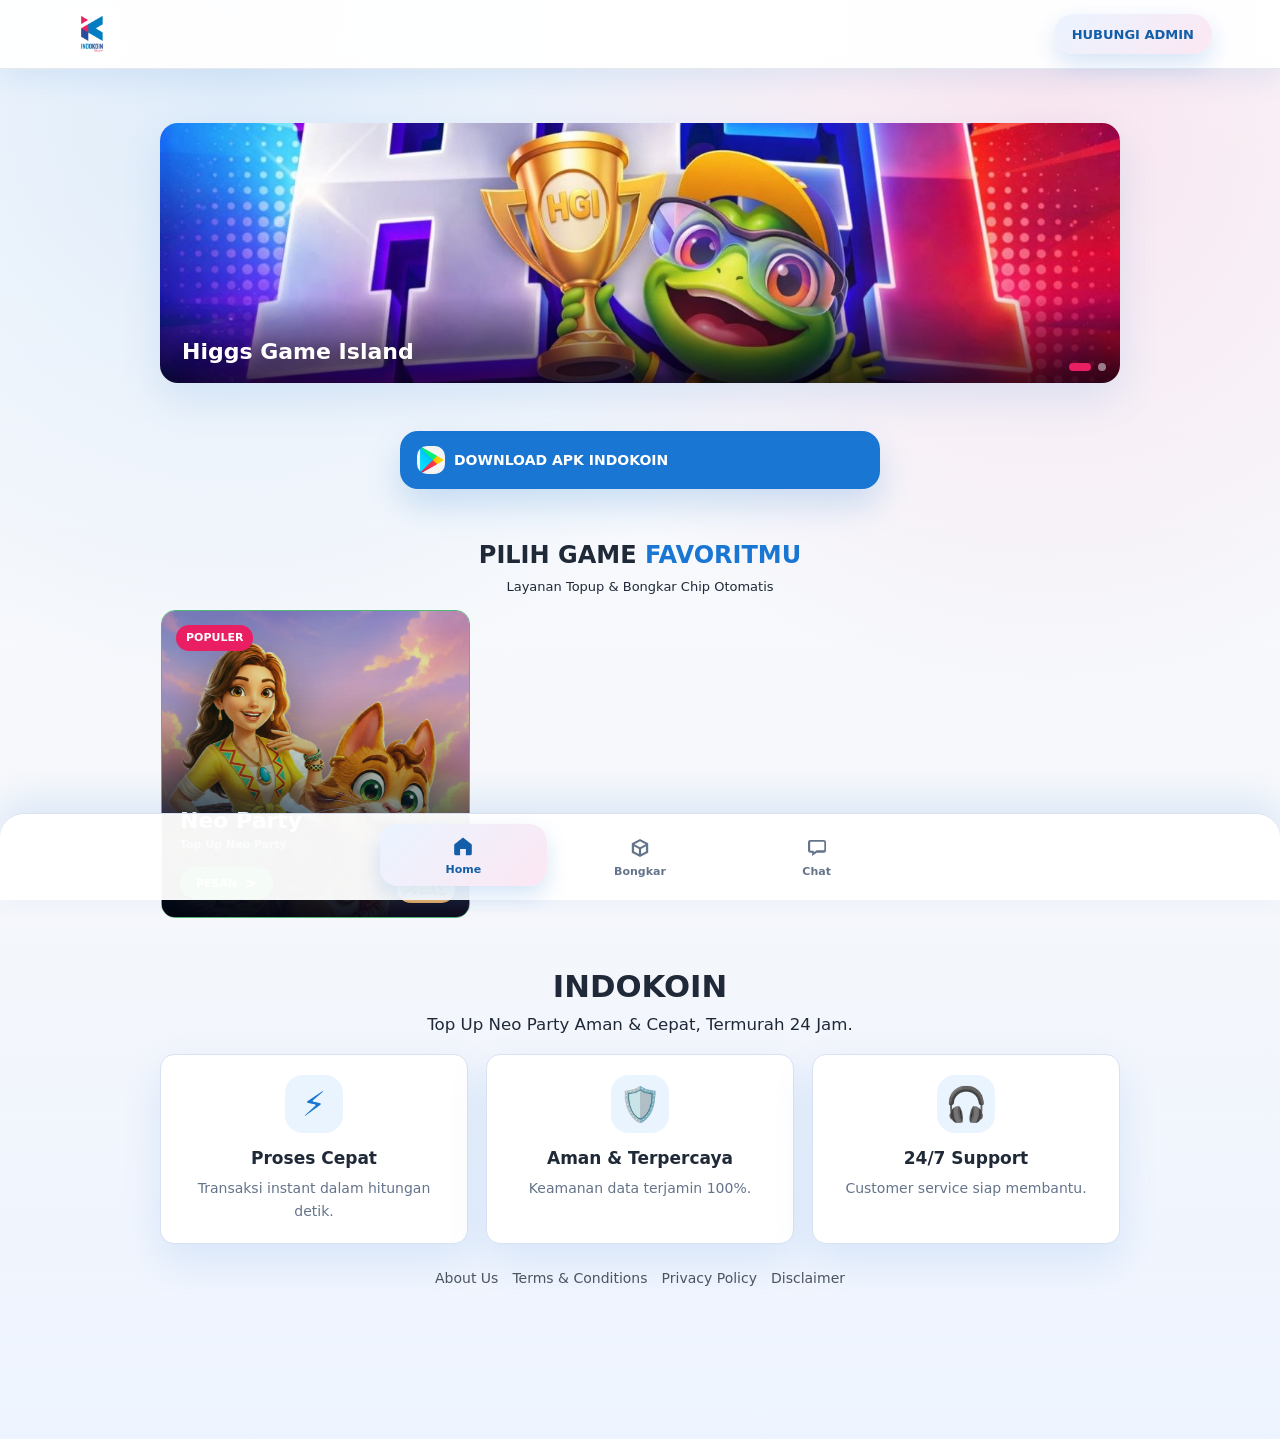
==== commit cf552213: "Update index.html" ====
--- a/index.html
+++ b/index.html
@@ -2767,253 +2767,11 @@
     })();
   </script>
 
-<style>
-  .website-popup {
-    position: fixed;
-    inset: 0;
-    z-index: 1200;
-    display: none;
-    align-items: center;
-    justify-content: center;
-    padding: 1rem;
-    background: rgba(15, 23, 42, 0.48);
-  }
-
-  .website-popup.is-visible {
-    display: flex;
-  }
-
-  .website-popup__dialog {
-    position: relative;
-    width: min(520px, 100%);
-    max-width: 100%;
-    border-radius: 20px;
-    background: #FFFFFF;
-    box-shadow: 0 24px 70px rgba(25, 118, 210, 0.18);
-    overflow: hidden;
-  }
-
-  .website-popup__header {
-    display: flex;
-    align-items: center;
-    justify-content: center;
-    gap: 0.75rem;
-    position: relative;
-    border-top-left-radius: inherit;
-    border-top-right-radius: inherit;
-    padding: 20px 24px;
-    background: linear-gradient(135deg, #1976D2, #E91E63);
-    color: #FFFFFF;
-    text-align: center;
-  }
-
-  .website-popup__title {
-    margin: 0;
-    color: inherit;
-  }
-
-  .website-popup__title {
-    font-size: clamp(14px, 18px, 22px);
-    font-weight: bolder;
-    line-height: 1.2;
-    letter-spacing: 0.02em;
-    overflow-wrap: anywhere;
-    word-break: break-word;
-  }
-
-  .website-popup__close {
-    position: absolute;
-    top: 50%;
-    right: 1rem;
-    transform: translateY(-50%);
-    border: 0;
-    background: transparent;
-    color: #FFFFFF;
-    font-size: 1.8rem;
-    line-height: 1;
-    cursor: pointer;
-    padding: 0.125rem 0.35rem;
-  }
-
-  .website-popup__body {
-    padding: 1.5rem;
-  }
-
-  .website-popup__content-box {
-    border-radius: 12px;
-    border: 1px solid rgba(25, 118, 210, 0.12);
-    background: #F8FAFC;
-    padding: 18px 18px;
-  }
-
-  .website-popup__content-text,
-  .website-popup__content-text p {
-    margin: 0;
-    color: #1F2937;
-    font-size: clamp(12px, 15px, 17px);
-    font-weight: normal;
-    line-height: 1.7;
-    max-width: 100%;
-    overflow-wrap: anywhere;
-    word-break: break-word;
-  }
-
-  .website-popup__content-text p + p {
-    margin-top: 0.75rem;
-  }
-
-  .website-popup__content-text a {
-    display: inline-block;
-    max-width: 100%;
-    color: inherit;
-    font-weight: 700;
-    text-decoration: underline;
-    text-underline-offset: 0.16em;
-    white-space: nowrap;
-    overflow: hidden;
-    text-overflow: ellipsis;
-    overflow-wrap: normal;
-    word-break: normal;
-    vertical-align: bottom;
-  }
-
-  .website-popup__actions {
-    margin-top: 1rem;
-  }
-
-  .website-popup__primary-button {
-    display: inline-flex;
-    width: 100%;
-    align-items: center;
-    justify-content: center;
-    border: 0;
-    border-radius: 10px;
-    padding: 14px 18px;
-    background: linear-gradient(135deg, #1976D2, #125EA8);
-    color: #FFFFFF;
-    box-shadow: 0 10px 24px rgba(25, 118, 210, 0.24);
-    font-size: clamp(12px, 16px, 18px);
-    font-weight: bold;
-    cursor: pointer;
-    white-space: normal;
-    overflow-wrap: anywhere;
-    word-break: break-word;
-    text-align: center;
-  }
-
-  @media (max-width: 767.98px) {
-    .website-popup {
-      padding: 0.75rem;
-    }
-
-    .website-popup__dialog {
-      width: calc(100vw - 24px);
-    }
-
-    .website-popup__body {
-      padding: 1rem;
-    }
-
-    .website-popup__title {
-      font-size: clamp(13px, 18px, 20px);
-    }
-
-    .website-popup__content-text,
-    .website-popup__content-text p {
-      font-size: clamp(12px, 15px, 16px);
-    }
-
-    .website-popup__primary-button {
-      font-size: clamp(12px, 16px, 17px);
-    }
-  }
-</style>
-
-<div class="website-popup" data-website-popup data-auto-close-enabled="0" data-auto-close-delay-seconds="0" data-close-on-backdrop="1" aria-hidden="true">
-  <div class="website-popup__dialog" role="dialog" aria-modal="true" aria-labelledby="website-popup-title">
-    <div class="website-popup__header">
-      <h2 class="website-popup__title" id="website-popup-title">⚠️PERHATIAN⚠️</h2>
-        <button type="button" class="website-popup__close" data-website-popup-close aria-label="Tutup popup">&times;</button>
-    </div>
-
-    <div class="website-popup__body">
-      <div class="website-popup__content-box">
-        <div class="website-popup__content-text"><p><span style="color: #EAB308; font-weight: 900;">HATI HATI</span><br>Jangan kirim chip selain ke INDOKOIN</p>
-
-<p>• Silahkan gabung di saluran INDOKOIN untuk mendapatkan diskon kode VOUCHER ✌🏻</p>
-
-<p>• Join Grup Saluran: 👇🏻
-<br /><a target="_blank" rel="noopener noreferrer nofollow" href="https://s.id/SaluranIDK">https://s.id/SaluranIDK</a></p>
-
-<p>• Download Apk INDOKOIN di PLAYSTORE:👇🏻
-<br /><a target="_blank" rel="noopener noreferrer nofollow" href="https://s.id/INDOKOIN">https://s.id/INDOKOIN</a>.</p></div>
-      </div>
-
-      <div class="website-popup__actions">
-        <button type="button" class="website-popup__primary-button" data-website-popup-primary>Mengerti👍🏻</button>
-      </div>
-    </div>
-  </div>
-</div>
-
-<script>
-  (function() {
-    var popup = document.querySelector("[data-website-popup]");
-    if (!popup) return;
-
-    var autoCloseEnabled = popup.getAttribute("data-auto-close-enabled") === "1";
-    var autoCloseDelaySeconds = parseFloat(popup.getAttribute("data-auto-close-delay-seconds") || "0");
-    var closeOnBackdrop = popup.getAttribute("data-close-on-backdrop") === "1";
-    var closeButton = popup.querySelector("[data-website-popup-close]");
-    var primaryButton = popup.querySelector("[data-website-popup-primary]");
-    var autoCloseTimer = null;
-    var previousBodyOverflow = null;
-
-    function closePopup() {
-      if (!popup.classList.contains("is-visible")) return;
-
-      popup.classList.remove("is-visible");
-      popup.setAttribute("aria-hidden", "true");
-      window.clearTimeout(autoCloseTimer);
-      document.body.style.overflow = previousBodyOverflow == null ? "" : previousBodyOverflow;
-      previousBodyOverflow = null;
-    }
-
-    function openPopup() {
-      if (popup.classList.contains("is-visible")) return;
-
-      popup.classList.add("is-visible");
-      popup.setAttribute("aria-hidden", "false");
-      previousBodyOverflow = document.body.style.overflow;
-      document.body.style.overflow = "hidden";
-
-      if (autoCloseEnabled && autoCloseDelaySeconds > 0) {
-        autoCloseTimer = window.setTimeout(closePopup, autoCloseDelaySeconds * 1000);
-      }
-    }
-
-    if (closeButton) closeButton.addEventListener("click", closePopup);
-    if (primaryButton) primaryButton.addEventListener("click", closePopup);
-
-    if (closeOnBackdrop) {
-      popup.addEventListener("click", function(event) {
-        if (event.target === popup) closePopup();
-      });
-    }
-
-    document.addEventListener("keydown", function(event) {
-      if (event.key === "Escape" && popup.classList.contains("is-visible")) {
-        closePopup();
-      }
-    });
-
-    if (document.readyState === "loading") {
-      document.addEventListener("DOMContentLoaded", openPopup, { once: true });
-    } else {
-      openPopup();
-    }
-  })();
-</script>
+
+
+
+
+
 
   <script>
     (function () {
